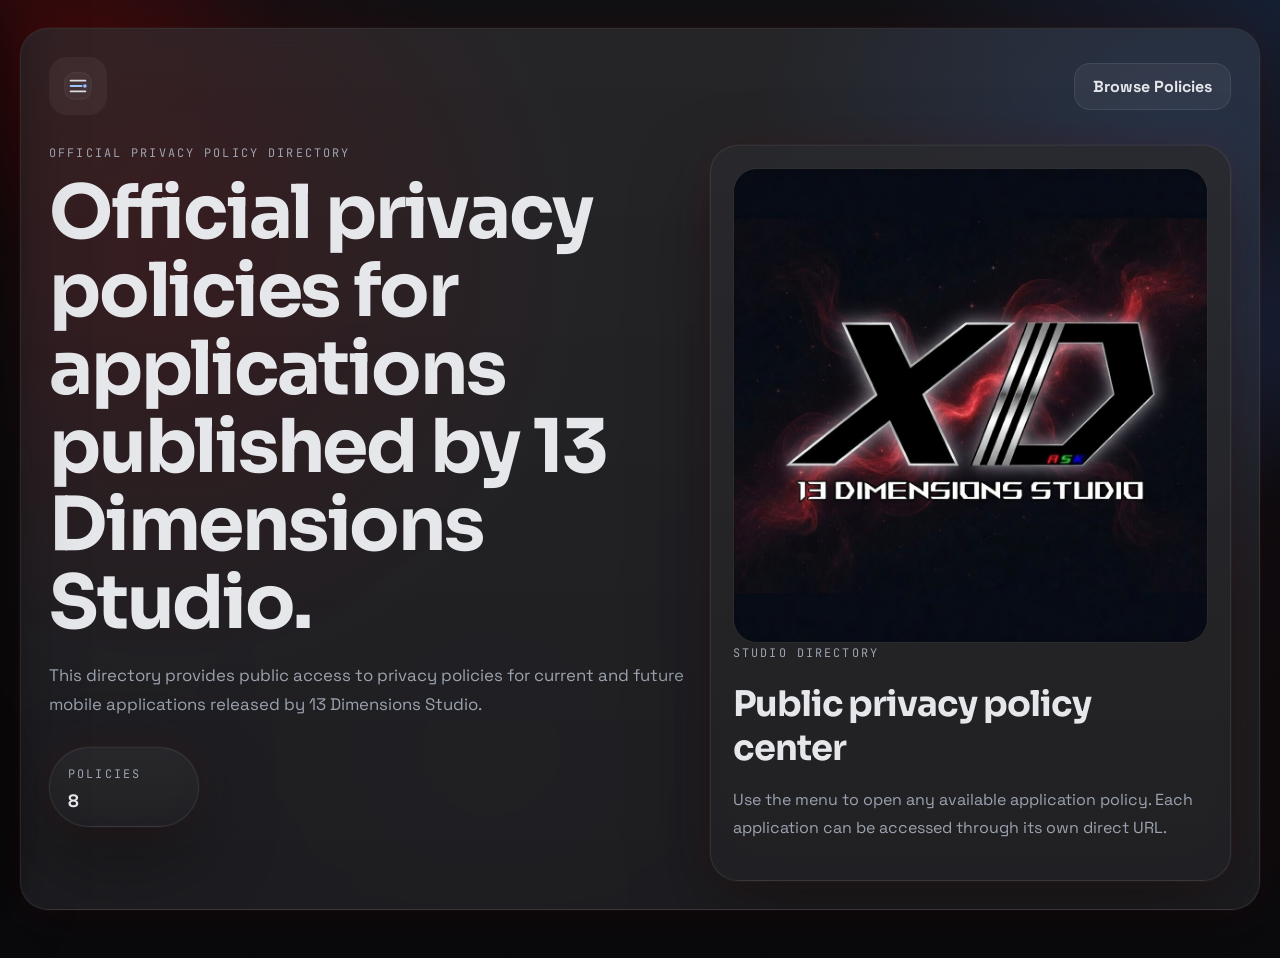
==== index.html @ 2d26eb36 "Initial commit Created from https://vercel.com/new" ====
<!DOCTYPE html>
<html lang="en">
<head>
    <meta charset="UTF-8">
    <meta name="viewport" content="width=device-width, initial-scale=1.0">
    <meta name="theme-color" content="#0E0E10">
    <title>13 Dimensions Studio Privacy Policies</title>
    <meta
        name="description"
        content="Official privacy policy directory for applications published by 13 Dimensions Studio."
    >
    <link rel="icon" type="image/jpeg" href="assets/images/logo_header.jpg">
    <link rel="preconnect" href="https://fonts.googleapis.com">
    <link rel="preconnect" href="https://fonts.gstatic.com" crossorigin>
    <link
        href="https://fonts.googleapis.com/css2?family=JetBrains+Mono:wght@500;700&family=Sora:wght@400;600;700;800&family=Space+Grotesk:wght@400;500;700&display=swap"
        rel="stylesheet"
    >
    <link rel="stylesheet" href="assets/css/styles.css">
</head>
<body>
    <div class="page-background" aria-hidden="true">
        <div class="grid-wash"></div>
        <div class="orb orb-one" data-parallax-layer="0.22"></div>
        <div class="orb orb-two" data-parallax-layer="0.12"></div>
        <div class="orb orb-three" data-parallax-layer="0.08"></div>
    </div>

    <aside class="sidebar" id="sidebar" aria-hidden="true">
        <div class="sidebar-header">
            <p class="sidebar-kicker">Privacy Policies</p>
            <h2>13 Dimensions Studio</h2>
            <p>Select an application to open its privacy policy.</p>
        </div>

        <nav class="sidebar-nav" aria-label="Privacy policy list">
            <div class="sidebar-section-title">Applications</div>
            <div class="policy-list" id="policyList"></div>
        </nav>

        <div class="sidebar-footer glass-chip">
            <span class="footer-label">Official Directory</span>
            <p>Privacy policies for current and future applications are available here in one place.</p>
        </div>
    </aside>

    <button class="sidebar-scrim" id="sidebarScrim" type="button" aria-label="Close sidebar"></button>

    <main class="page-shell">
        <section class="hero glass-panel dashboard-hero" id="dashboardHero">
            <div class="hero-topbar">
                <button class="menu-toggle" id="dashboardMenuToggle" type="button" aria-label="Open sidebar">
                    <svg class="menu-icon" viewBox="0 0 64 64" aria-hidden="true">
                        <rect class="menu-icon-frame" x="7" y="7" width="50" height="50" rx="18"></rect>
                        <path class="menu-icon-line" d="M18 22H46"></path>
                        <path class="menu-icon-line menu-icon-line-short" d="M18 32H39"></path>
                        <path class="menu-icon-line" d="M18 42H46"></path>
                        <circle class="menu-icon-dot" cx="45" cy="32" r="3.2"></circle>
                    </svg>
                </button>

                <button class="ghost-button" id="openPoliciesButton" type="button">Browse Policies</button>
            </div>

            <div class="hero-layout">
                <div class="hero-copy">
                    <p class="section-label">Official Privacy Policy Directory</p>
                    <h1>Official privacy policies for applications published by 13 Dimensions Studio.</h1>
                    <p class="hero-text">
                        This directory provides public access to privacy policies for current and future
                        mobile applications released by 13 Dimensions Studio.
                    </p>

                    <div class="hero-metrics">
                        <div class="metric glass-chip">
                            <span class="metric-label">Policies</span>
                            <strong id="metricTotalPolicies">0</strong>
                        </div>
                    </div>
                </div>

                <div class="hero-brand glass-panel">
                    <div class="logo-frame">
                        <img id="dashboardLogo" src="assets/images/logo.jpg" alt="13 Dimensions Studio logo">
                    </div>
                    <p class="spotlight-label">Studio Directory</p>
                    <h2>Public privacy policy center</h2>
                    <p>
                        Use the menu to open any available application policy. Each application can be
                        accessed through its own direct URL.
                    </p>
                </div>
            </div>
        </section>

        <section class="policy-view" id="policyView" hidden>
            <section class="policy-hero glass-panel">
                <div class="hero-topbar">
                    <button class="menu-toggle" id="policyMenuToggle" type="button" aria-label="Open sidebar">
                        <svg class="menu-icon" viewBox="0 0 64 64" aria-hidden="true">
                            <rect class="menu-icon-frame" x="7" y="7" width="50" height="50" rx="18"></rect>
                            <path class="menu-icon-line" d="M18 22H46"></path>
                            <path class="menu-icon-line menu-icon-line-short" d="M18 32H39"></path>
                            <path class="menu-icon-line" d="M18 42H46"></path>
                            <circle class="menu-icon-dot" cx="45" cy="32" r="3.2"></circle>
                        </svg>
                    </button>

                    <div class="policy-top-actions">
                        <button class="ghost-button" id="backHomeButton" type="button">Back To Home</button>
                        <button class="ghost-button" id="copyLinkButton" type="button">Copy Policy Link</button>
                    </div>
                </div>

                <div class="hero-layout">
                    <div class="hero-copy">
                        <p class="section-label">Privacy Policy</p>
                        <h1 id="policyHeading">Select an application</h1>
                        <p class="hero-text" id="policySummary">
                            Select an application from the menu to display its privacy policy.
                        </p>

                        <div class="hero-metrics">
                            <div class="metric glass-chip">
                                <span class="metric-label">Effective</span>
                                <strong id="policyDate">No date</strong>
                            </div>
                            <div class="metric glass-chip">
                                <span class="metric-label">Status</span>
                                <strong id="policyStatus">Waiting</strong>
                            </div>
                            <div class="metric glass-chip">
                                <span class="metric-label">Platform</span>
                                <strong id="policyPlatform">-</strong>
                            </div>
                        </div>
                    </div>

                    <div class="hero-brand glass-panel">
                        <div class="logo-frame">
                            <img id="policyLogo" src="assets/images/logo.jpg" alt="Selected application logo">
                        </div>
                        <p class="spotlight-label">Selected Application</p>
                        <h2 id="policyLogoTitle">No application selected</h2>
                        <p id="policyLinkCaption">
                            The direct application policy link is available below after a policy is opened.
                        </p>
                    </div>
                </div>

                <div class="link-preview" id="policyLink">Awaiting selection...</div>
            </section>

            <section class="policy-panel glass-panel">
                <div class="policy-toolbar">
                    <div>
                        <p class="section-label">Displayed Policy</p>
                        <h2 id="policyTitle">Select a privacy policy</h2>
                    </div>
                </div>

                <article class="policy-body" id="policyContent">
                    <div class="empty-state">
                        <p class="empty-kicker">No Policy Loaded</p>
                        <h2>Select an application from the menu</h2>
                        <p>The corresponding privacy policy will be displayed here.</p>
                    </div>
                </article>
            </section>
        </section>
    </main>

    <script src="data/policies.js"></script>
    <script src="assets/js/app.js"></script>
</body>
</html>
---- assets/css/styles.css ----
:root {
    color-scheme: dark;
    --background: #0E0E10;
    --sections: #1A1A1D;
    --accent: #8B0000;
    --tech-highlight: #3B82F6;
    --text: #E5E7EB;
    --secondary-text: #9CA3AF;
    --background-rgb: 14, 14, 16;
    --section-rgb: 26, 26, 29;
    --accent-rgb: 139, 0, 0;
    --tech-rgb: 59, 130, 246;
    --text-rgb: 229, 231, 235;
    --radius-lg: 28px;
    --radius-md: 20px;
    --shadow-soft: 0 30px 80px rgba(0, 0, 0, 0.35);
    --shadow-glow: 0 0 0 1px rgba(255, 255, 255, 0.03), 0 0 45px rgba(var(--accent-rgb), 0.14);
    --font-display: "Sora", sans-serif;
    --font-body: "Space Grotesk", sans-serif;
    --font-tech: "JetBrains Mono", monospace;
}

* {
    box-sizing: border-box;
}

html {
    scroll-behavior: smooth;
}

body {
    margin: 0;
    min-height: 100vh;
    font-family: var(--font-body);
    color: var(--text);
    background:
        radial-gradient(circle at top left, rgba(var(--accent-rgb), 0.18), transparent 28%),
        radial-gradient(circle at top right, rgba(var(--tech-rgb), 0.14), transparent 26%),
        linear-gradient(180deg, rgba(16, 16, 19, 0.98), rgba(11, 11, 14, 1));
    overflow-x: hidden;
}

button {
    font: inherit;
}

a {
    color: rgb(163, 197, 255);
}

[hidden] {
    display: none !important;
}

.page-background {
    position: fixed;
    inset: 0;
    overflow: hidden;
    pointer-events: none;
    z-index: 0;
}

.grid-wash {
    position: absolute;
    inset: 0;
    background-image:
        linear-gradient(rgba(255, 255, 255, 0.03) 1px, transparent 1px),
        linear-gradient(90deg, rgba(255, 255, 255, 0.03) 1px, transparent 1px);
    background-size: 86px 86px;
    mask-image: radial-gradient(circle at center, rgba(0, 0, 0, 0.85), transparent 76%);
    opacity: 0.2;
}

.orb {
    position: absolute;
    border-radius: 999px;
    filter: blur(12px);
    opacity: 0.55;
    animation: float-orb 18s ease-in-out infinite;
}

.orb-one {
    top: -140px;
    left: -120px;
    width: 420px;
    height: 420px;
    background: radial-gradient(circle, rgba(var(--accent-rgb), 0.5), transparent 68%);
}

.orb-two {
    top: 18%;
    right: -120px;
    width: 360px;
    height: 360px;
    background: radial-gradient(circle, rgba(var(--tech-rgb), 0.38), transparent 68%);
    animation-delay: -6s;
}

.orb-three {
    bottom: -120px;
    left: 18%;
    width: 520px;
    height: 520px;
    background: radial-gradient(circle, rgba(255, 255, 255, 0.08), transparent 70%);
    animation-delay: -11s;
}

@keyframes float-orb {
    0%,
    100% {
        transform: translate3d(0, 0, 0) scale(1);
    }
    50% {
        transform: translate3d(24px, -18px, 0) scale(1.05);
    }
}

.page-shell {
    position: relative;
    z-index: 1;
    width: min(1320px, calc(100% - 40px));
    margin: 0 auto;
    padding: 28px 0 48px;
}

.glass-panel,
.glass-chip {
    background:
        linear-gradient(180deg, rgba(255, 255, 255, 0.06), rgba(255, 255, 255, 0.03)),
        rgba(var(--section-rgb), 0.84);
    border: 1px solid rgba(255, 255, 255, 0.08);
    backdrop-filter: blur(24px);
    box-shadow: var(--shadow-soft), var(--shadow-glow);
}

.glass-panel {
    border-radius: var(--radius-lg);
}

.glass-chip {
    border-radius: 999px;
}

.sidebar {
    position: fixed;
    inset: 0 auto 0 0;
    width: min(340px, calc(100vw - 24px));
    padding: 30px 22px 22px;
    background:
        linear-gradient(180deg, rgba(24, 24, 28, 0.96), rgba(11, 11, 14, 0.96)),
        var(--background);
    border-right: 1px solid rgba(255, 255, 255, 0.08);
    box-shadow: 24px 0 60px rgba(0, 0, 0, 0.55);
    z-index: 40;
    transform: translateX(-106%);
    transition: transform 280ms ease;
    display: flex;
    flex-direction: column;
    gap: 24px;
}

.sidebar.is-open {
    transform: translateX(0);
}

.sidebar-kicker,
.section-label,
.footer-label,
.metric-label,
.empty-kicker,
.spotlight-label {
    margin: 0;
    color: var(--secondary-text);
    font-family: var(--font-tech);
    font-size: 0.74rem;
    letter-spacing: 0.18em;
    text-transform: uppercase;
}

.sidebar-header h2,
.hero-copy h1,
.hero-brand h2,
.policy-toolbar h2,
.empty-state h2 {
    margin: 0;
    font-family: var(--font-display);
    letter-spacing: -0.03em;
}

.sidebar-header p:last-child,
.hero-text,
.hero-brand p,
.sidebar-footer p {
    color: var(--secondary-text);
    line-height: 1.75;
}

.sidebar-nav {
    display: flex;
    flex-direction: column;
    gap: 14px;
    min-height: 0;
}

.sidebar-section-title {
    color: rgba(var(--text-rgb), 0.76);
    font-size: 0.92rem;
    font-weight: 700;
}

.policy-list {
    display: grid;
    gap: 10px;
    overflow: auto;
    padding-right: 4px;
}

.policy-item {
    width: 100%;
    padding: 16px;
    text-align: left;
    color: var(--text);
    background: rgba(255, 255, 255, 0.025);
    border: 1px solid rgba(255, 255, 255, 0.06);
    border-radius: var(--radius-md);
    cursor: pointer;
    transition:
        transform 180ms ease,
        border-color 180ms ease,
        background 180ms ease,
        box-shadow 180ms ease;
}

.policy-item:hover,
.policy-item:focus-visible {
    transform: translateY(-3px);
    border-color: rgba(var(--tech-rgb), 0.4);
    background: rgba(255, 255, 255, 0.04);
    box-shadow: 0 14px 30px rgba(0, 0, 0, 0.25);
    outline: none;
}

.policy-item.is-active {
    border-color: rgba(var(--accent-rgb), 0.64);
    background:
        linear-gradient(135deg, rgba(var(--accent-rgb), 0.2), rgba(var(--tech-rgb), 0.1)),
        rgba(255, 255, 255, 0.04);
}

.policy-item-head {
    display: flex;
    justify-content: space-between;
    gap: 10px;
    align-items: center;
    margin-bottom: 8px;
}

.policy-item-name {
    font-size: 1rem;
    font-weight: 700;
}

.policy-item p {
    margin: 0;
    color: var(--secondary-text);
    font-size: 0.92rem;
    line-height: 1.6;
}

.mini-chip {
    display: inline-flex;
    align-items: center;
    justify-content: center;
    min-height: 34px;
    padding: 7px 12px;
    border-radius: 999px;
    border: 1px solid rgba(255, 255, 255, 0.1);
    background: rgba(255, 255, 255, 0.03);
    color: rgba(var(--text-rgb), 0.88);
    font-size: 0.84rem;
}

.sidebar-footer {
    margin-top: auto;
    padding: 30px 18px;
}

.sidebar-scrim {
    position: fixed;
    inset: 0;
    background: rgba(0, 0, 0, 0.52);
    border: 0;
    opacity: 0;
    pointer-events: none;
    transition: opacity 220ms ease;
    z-index: 35;
}

.sidebar-scrim.is-visible {
    opacity: 1;
    pointer-events: auto;
}

.hero,
.policy-hero,
.policy-panel {
    position: relative;
    overflow: hidden;
}

.hero,
.policy-hero {
    padding: 28px;
}

.hero::before,
.policy-hero::before {
    content: "";
    position: absolute;
    inset: -10%;
    background:
        radial-gradient(circle at 18% 30%, rgba(var(--accent-rgb), 0.18), transparent 30%),
        radial-gradient(circle at 86% 22%, rgba(var(--tech-rgb), 0.15), transparent 28%);
    animation: hero-shimmer 12s linear infinite;
    pointer-events: none;
}

@keyframes hero-shimmer {
    0% {
        transform: translate3d(-1%, 0, 0);
    }
    50% {
        transform: translate3d(1%, -1%, 0);
    }
    100% {
        transform: translate3d(-1%, 0, 0);
    }
}

.hero > *,
.policy-hero > * {
    position: relative;
    z-index: 1;
}

.hero-topbar,
.hero-metrics,
.policy-top-actions {
    display: flex;
    align-items: center;
    gap: 10px;
    flex-wrap: wrap;
}

.hero-topbar {
    justify-content: space-between;
}

.menu-toggle,
.ghost-button {
    display: inline-flex;
    align-items: center;
    justify-content: center;
    border: 0;
    cursor: pointer;
    transition:
        transform 180ms ease,
        background 180ms ease,
        box-shadow 180ms ease;
}

.menu-toggle {
    width: 58px;
    height: 58px;
    border-radius: 18px;
    background: rgba(255, 255, 255, 0.05);
    color: var(--text);
}

.menu-icon {
    width: 34px;
    height: 34px;
    overflow: visible;
}

.menu-icon-frame {
    fill: rgba(255, 255, 255, 0.03);
    stroke: rgba(255, 255, 255, 0.12);
    stroke-width: 1.2;
}

.menu-icon-line {
    fill: none;
    stroke: rgba(var(--text-rgb), 0.96);
    stroke-linecap: round;
    stroke-width: 3.4;
}

.menu-icon-line-short {
    stroke: rgb(163, 197, 255);
}

.menu-icon-dot {
    fill: rgb(163, 197, 255);
    filter: drop-shadow(0 0 6px rgba(59, 130, 246, 0.7));
}

.ghost-button {
    min-height: 46px;
    padding: 12px 18px;
    border-radius: 16px;
    font-weight: 700;
    background: rgba(255, 255, 255, 0.05);
    color: var(--text);
    border: 1px solid rgba(255, 255, 255, 0.08);
}

.menu-toggle:hover,
.menu-toggle:focus-visible,
.ghost-button:hover,
.ghost-button:focus-visible {
    transform: translateY(-2px);
    outline: none;
}

.hero-layout {
    margin-top: 30px;
    display: grid;
    grid-template-columns: minmax(0, 1.1fr) minmax(320px, 0.9fr);
    gap: 24px;
    align-items: stretch;
}

.hero-copy h1 {
    margin-top: 14px;
    font-size: clamp(2.4rem, 5.8vw, 4.7rem);
    line-height: 1.05;
}

.hero-text {
    margin: 18px 0 0;
    max-width: 720px;
    font-size: 1.05rem;
}

.hero-metrics {
    margin-top: 28px;
}

.metric {
    min-width: 150px;
    padding: 14px 18px;
}

.metric strong {
    display: block;
    margin-top: 6px;
    font-size: 1.12rem;
}

.hero-brand {
    padding: 22px;
    align-self: end;
}

.logo-frame {
    position: relative;
    overflow: hidden;
    border-radius: 24px;
    border: 1px solid rgba(255, 255, 255, 0.08);
    background: rgba(0, 0, 0, 0.28);
    box-shadow: inset 0 0 0 1px rgba(255, 255, 255, 0.03);
}

.logo-frame img {
    display: block;
    width: 100%;
    aspect-ratio: 1 / 1;
    object-fit: cover;
}

.hero-brand h2 {
    margin-top: 18px;
    font-size: clamp(1.5rem, 4vw, 2.2rem);
}

.policy-view {
    display: grid;
    gap: 24px;
}

.policy-panel {
    padding: 24px;
}

.policy-toolbar {
    display: flex;
    justify-content: space-between;
    gap: 18px;
    align-items: flex-start;
    padding-bottom: 18px;
    border-bottom: 1px solid rgba(255, 255, 255, 0.08);
}

.policy-body {
    min-height: 640px;
    padding-top: 22px;
}

.policy-body h1,
.policy-body h2,
.policy-body h3 {
    font-family: var(--font-display);
    letter-spacing: -0.02em;
    line-height: 1.18;
}

.policy-body h1 {
    margin: 0 0 18px;
    font-size: clamp(2.1rem, 4vw, 3.3rem);
}

.policy-body h2 {
    margin: 34px 0 14px;
    padding-top: 16px;
    font-size: 1.4rem;
    border-top: 1px solid rgba(255, 255, 255, 0.08);
}

.policy-body h3 {
    margin: 24px 0 10px;
    font-size: 1.08rem;
}

.policy-body p,
.policy-body li {
    color: rgba(var(--text-rgb), 0.92);
    line-height: 1.84;
}

.policy-body ul,
.policy-body ol {
    padding-left: 22px;
}

.policy-body code {
    padding: 0.14rem 0.42rem;
    border-radius: 8px;
    background: rgba(var(--tech-rgb), 0.12);
    color: rgb(163, 197, 255);
    font-family: var(--font-tech);
    font-size: 0.92em;
}

.policy-body strong {
    color: var(--text);
}

.link-preview {
    position: relative;
    z-index: 1;
    margin-top: 24px;
    padding: 16px;
    border-radius: 18px;
    background: rgba(255, 255, 255, 0.03);
    border: 1px solid rgba(var(--tech-rgb), 0.22);
    color: rgb(163, 197, 255);
    line-height: 1.6;
    word-break: break-word;
}

.empty-state {
    display: grid;
    place-items: center;
    min-height: 520px;
    text-align: center;
    border: 1px dashed rgba(255, 255, 255, 0.12);
    border-radius: calc(var(--radius-lg) - 8px);
    background: rgba(255, 255, 255, 0.02);
    padding: 36px;
}

::-webkit-scrollbar {
    width: 10px;
    height: 10px;
}

::-webkit-scrollbar-thumb {
    background: rgba(255, 255, 255, 0.12);
    border-radius: 999px;
}

::-webkit-scrollbar-track {
    background: transparent;
}

@media (max-width: 1120px) {
    .hero-layout {
        grid-template-columns: 1fr;
    }
}

@media (max-width: 720px) {
    .page-shell {
        width: min(100%, calc(100% - 24px));
        padding-top: 14px;
    }

    .hero,
    .policy-hero,
    .policy-panel {
        padding: 18px;
    }

    .hero-copy h1 {
        font-size: clamp(2rem, 11vw, 3.3rem);
    }

    .hero-topbar {
        flex-direction: column;
        align-items: stretch;
    }
}

@media (max-width: 540px) {
    .metric,
    .ghost-button,
    .policy-top-actions {
        width: 100%;
    }

    .policy-top-actions {
        display: grid;
    }
}
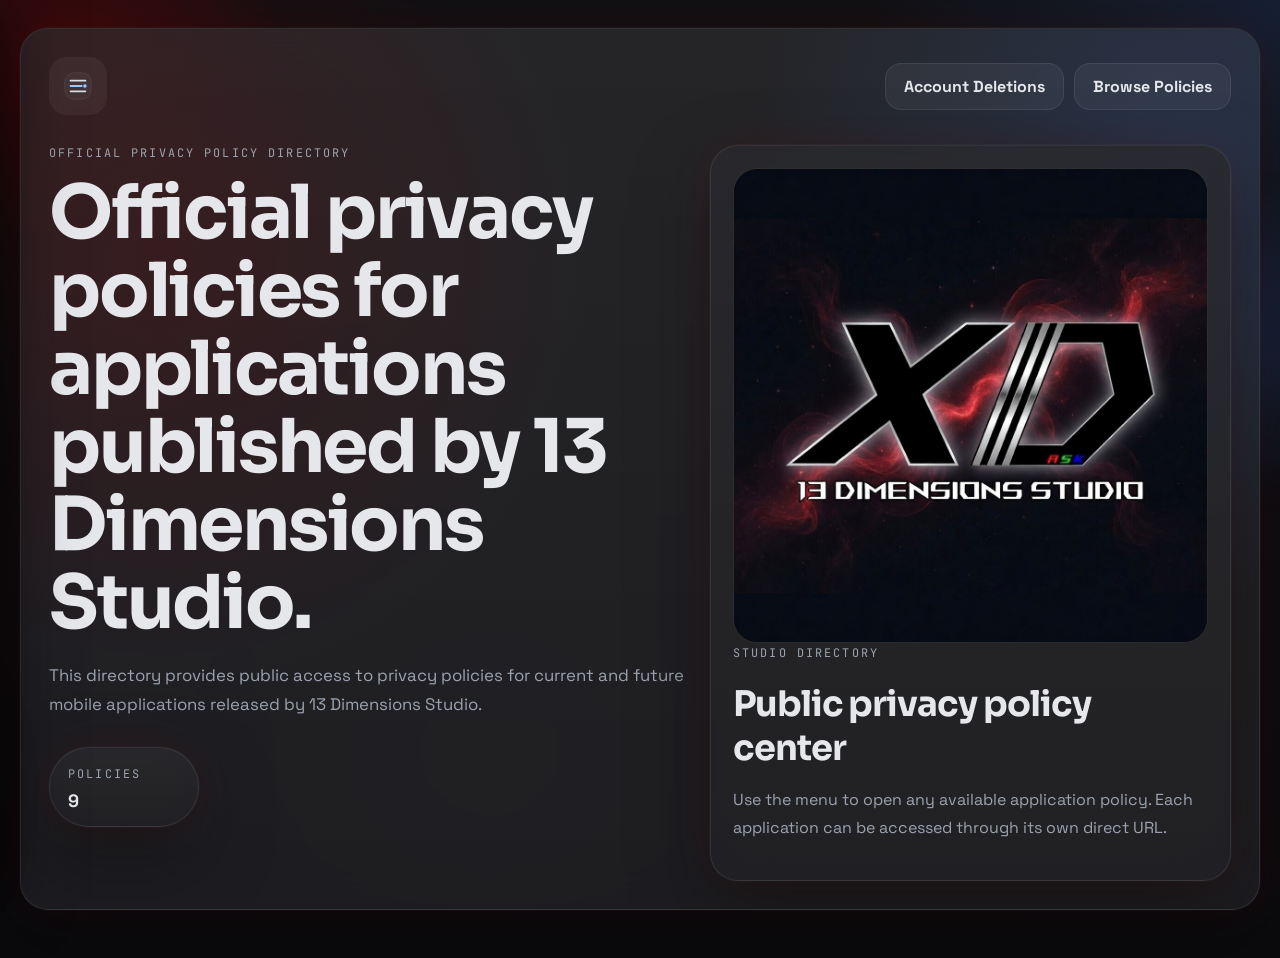
==== commit 6e84a333: "Add Lunaris markdown policy, bundle into data/policies.js, and link Account Deletions on homepage" ====
--- a/index.html
+++ b/index.html
@@ -41,6 +41,7 @@
         <div class="sidebar-footer glass-chip">
             <span class="footer-label">Official Directory</span>
             <p>Privacy policies for current and future applications are available here in one place.</p>
+            <p style="margin-top: 10px;"><a href="account-deletions/" style="color: rgb(163, 197, 255); font-weight: 600; text-decoration: none;">&rarr; Account Deletion Requests</a></p>
         </div>
     </aside>
 
@@ -59,7 +60,10 @@
                     </svg>
                 </button>
 
-                <button class="ghost-button" id="openPoliciesButton" type="button">Browse Policies</button>
+                <div style="display: flex; gap: 10px; flex-wrap: wrap;">
+                    <a class="ghost-button" href="account-deletions/" style="text-decoration: none;">Account Deletions</a>
+                    <button class="ghost-button" id="openPoliciesButton" type="button">Browse Policies</button>
+                </div>
             </div>
 
             <div class="hero-layout">
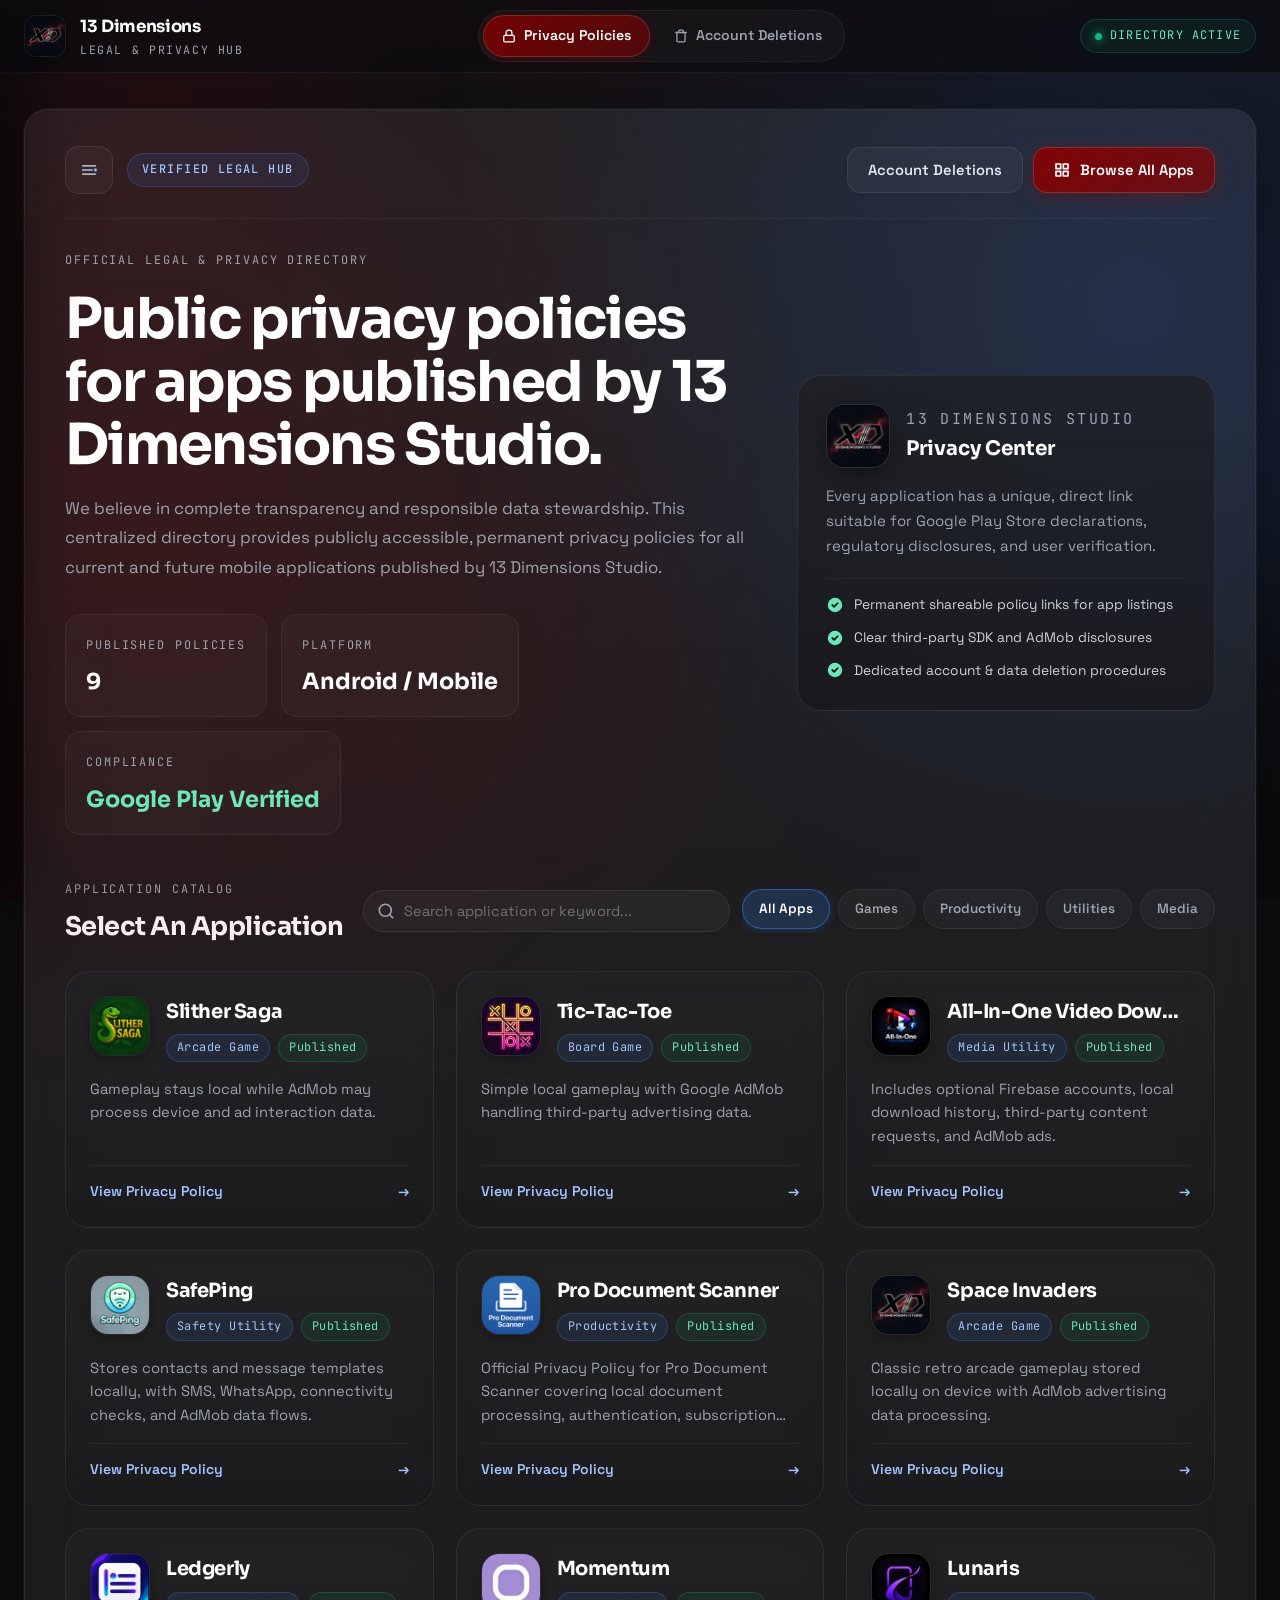
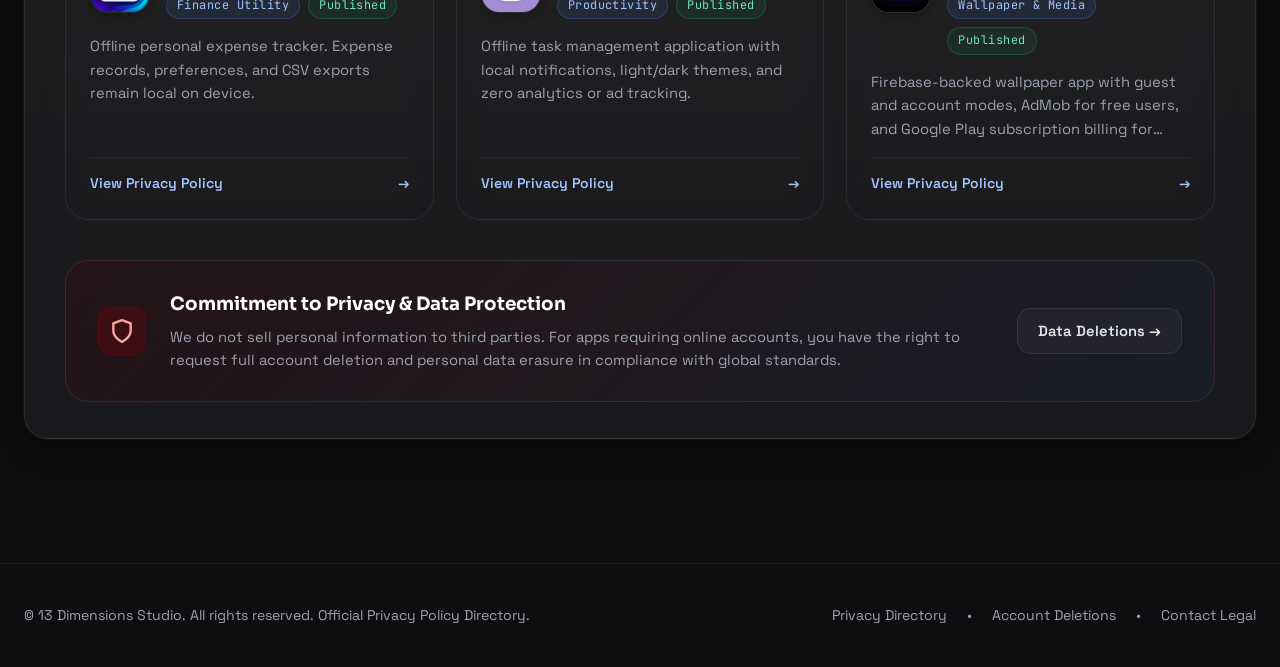
==== commit e9e285ff: "Update UI to premium and professional look with modern layout and structuring" ====
--- a/index.html
+++ b/index.html
@@ -7,18 +7,19 @@
     <title>13 Dimensions Studio Privacy Policies</title>
     <meta
         name="description"
-        content="Official privacy policy directory for applications published by 13 Dimensions Studio."
+        content="Official privacy policy directory for applications published by 13 Dimensions Studio. Verified legal disclosures and data handling policies."
     >
     <link rel="icon" type="image/jpeg" href="assets/images/logo_header.jpg">
     <link rel="preconnect" href="https://fonts.googleapis.com">
     <link rel="preconnect" href="https://fonts.gstatic.com" crossorigin>
     <link
-        href="https://fonts.googleapis.com/css2?family=JetBrains+Mono:wght@500;700&family=Sora:wght@400;600;700;800&family=Space+Grotesk:wght@400;500;700&display=swap"
+        href="https://fonts.googleapis.com/css2?family=JetBrains+Mono:wght@400;500;600;700&family=Sora:wght@400;500;600;700;800&family=Space+Grotesk:wght@400;500;600;700&display=swap"
         rel="stylesheet"
     >
     <link rel="stylesheet" href="assets/css/styles.css">
 </head>
 <body>
+    <!-- Atmospheric Background Animation -->
     <div class="page-background" aria-hidden="true">
         <div class="grid-wash"></div>
         <div class="orb orb-one" data-parallax-layer="0.22"></div>
@@ -26,155 +27,327 @@
         <div class="orb orb-three" data-parallax-layer="0.08"></div>
     </div>
 
+    <!-- Global Sticky Top Navigation -->
+    <header class="site-header">
+        <div class="site-header-inner">
+            <a href="index.html" class="brand-link" aria-label="13 Dimensions Studio Home">
+                <div class="brand-avatar">
+                    <img src="assets/images/logo_header.jpg" alt="13 Dimensions Studio Logo">
+                </div>
+                <div class="brand-text">
+                    <span class="brand-title">13 Dimensions</span>
+                    <span class="brand-subtitle">Legal & Privacy Hub</span>
+                </div>
+            </a>
+
+            <nav class="header-nav" aria-label="Primary navigation">
+                <a href="index.html" class="nav-pill is-active">
+                    <svg width="14" height="14" viewBox="0 0 24 24" fill="none" stroke="currentColor" stroke-width="2.2" stroke-linecap="round" stroke-linejoin="round" aria-hidden="true"><rect x="3" y="11" width="18" height="11" rx="2" ry="2"></rect><path d="M7 11V7a5 5 0 0 1 10 0v4"></path></svg>
+                    Privacy Policies
+                </a>
+                <a href="account-deletions/" class="nav-pill">
+                    <svg width="14" height="14" viewBox="0 0 24 24" fill="none" stroke="currentColor" stroke-width="2.2" stroke-linecap="round" stroke-linejoin="round" aria-hidden="true"><path d="M3 6h18"></path><path d="M19 6v14c0 1-1 2-2 2H7c-1 0-2-1-2-2V6"></path><path d="M8 6V4c0-1 1-2 2-2h4c1 0 2 1 2 2v2"></path></svg>
+                    Account Deletions
+                </a>
+            </nav>
+
+            <div class="header-actions">
+                <div class="live-badge" title="All policy endpoints live and verified">
+                    <span class="pulse-dot"></span>
+                    Directory Active
+                </div>
+            </div>
+        </div>
+    </header>
+
+    <!-- Slide-out Sidebar Drawer -->
     <aside class="sidebar" id="sidebar" aria-hidden="true">
         <div class="sidebar-header">
-            <p class="sidebar-kicker">Privacy Policies</p>
-            <h2>13 Dimensions Studio</h2>
-            <p>Select an application to open its privacy policy.</p>
+            <span class="section-badge section-badge-accent">Official Directory</span>
+            <h2>Applications</h2>
+            <p>Select any application to view its official privacy policy.</p>
+        </div>
+
+        <div class="sidebar-search-box">
+            <input type="search" class="search-input" id="sidebarSearchInput" placeholder="Quick find app..." aria-label="Search applications in sidebar">
         </div>
 
         <nav class="sidebar-nav" aria-label="Privacy policy list">
-            <div class="sidebar-section-title">Applications</div>
+            <div class="sidebar-section-title">Published Applications</div>
             <div class="policy-list" id="policyList"></div>
         </nav>
 
         <div class="sidebar-footer glass-chip">
-            <span class="footer-label">Official Directory</span>
-            <p>Privacy policies for current and future applications are available here in one place.</p>
-            <p style="margin-top: 10px;"><a href="account-deletions/" style="color: rgb(163, 197, 255); font-weight: 600; text-decoration: none;">&rarr; Account Deletion Requests</a></p>
+            <span class="footer-label">User Rights</span>
+            <p style="margin: 6px 0 0; font-size: 0.88rem;">Need to delete app records or account data?</p>
+            <p style="margin-top: 8px;">
+                <a href="account-deletions/" style="font-weight: 600; display: inline-flex; align-items: center; gap: 6px;">
+                    Account Deletion Portal &rarr;
+                </a>
+            </p>
         </div>
     </aside>
 
     <button class="sidebar-scrim" id="sidebarScrim" type="button" aria-label="Close sidebar"></button>
 
+    <!-- Main Content Container -->
     <main class="page-shell">
+        <!-- Dashboard Home View -->
         <section class="hero glass-panel dashboard-hero" id="dashboardHero">
             <div class="hero-topbar">
-                <button class="menu-toggle" id="dashboardMenuToggle" type="button" aria-label="Open sidebar">
-                    <svg class="menu-icon" viewBox="0 0 64 64" aria-hidden="true">
-                        <rect class="menu-icon-frame" x="7" y="7" width="50" height="50" rx="18"></rect>
-                        <path class="menu-icon-line" d="M18 22H46"></path>
-                        <path class="menu-icon-line menu-icon-line-short" d="M18 32H39"></path>
-                        <path class="menu-icon-line" d="M18 42H46"></path>
-                        <circle class="menu-icon-dot" cx="45" cy="32" r="3.2"></circle>
-                    </svg>
-                </button>
-
-                <div style="display: flex; gap: 10px; flex-wrap: wrap;">
-                    <a class="ghost-button" href="account-deletions/" style="text-decoration: none;">Account Deletions</a>
-                    <button class="ghost-button" id="openPoliciesButton" type="button">Browse Policies</button>
-                </div>
-            </div>
-
+                <div class="hero-top-left">
+                    <button class="menu-toggle" id="dashboardMenuToggle" type="button" aria-label="Open sidebar directory">
+                        <svg class="menu-icon" viewBox="0 0 64 64" aria-hidden="true">
+                            <rect class="menu-icon-frame" x="7" y="7" width="50" height="50" rx="18"></rect>
+                            <path class="menu-icon-line" d="M16 22H48"></path>
+                            <path class="menu-icon-line menu-icon-line-short" d="M16 32H40"></path>
+                            <path class="menu-icon-line" d="M16 42H48"></path>
+                            <circle class="menu-icon-dot" cx="48" cy="32" r="3.4"></circle>
+                        </svg>
+                    </button>
+                    <span class="section-badge">Verified Legal Hub</span>
+                </div>
+
+                <div class="hero-actions">
+                    <a class="ghost-button" href="account-deletions/">Account Deletions</a>
+                    <button class="primary-button" id="openPoliciesButton" type="button">
+                        <svg width="16" height="16" viewBox="0 0 24 24" fill="none" stroke="currentColor" stroke-width="2.5" stroke-linecap="round" stroke-linejoin="round" aria-hidden="true"><rect x="3" y="3" width="7" height="7"></rect><rect x="14" y="3" width="7" height="7"></rect><rect x="14" y="14" width="7" height="7"></rect><rect x="3" y="14" width="7" height="7"></rect></svg>
+                        Browse All Apps
+                    </button>
+                </div>
+            </div>
+
+            <!-- Hero Two Column Presentation -->
             <div class="hero-layout">
                 <div class="hero-copy">
-                    <p class="section-label">Official Privacy Policy Directory</p>
-                    <h1>Official privacy policies for applications published by 13 Dimensions Studio.</h1>
+                    <p class="section-label">Official Legal & Privacy Directory</p>
+                    <h1>Public privacy policies for apps published by 13 Dimensions Studio.</h1>
                     <p class="hero-text">
-                        This directory provides public access to privacy policies for current and future
-                        mobile applications released by 13 Dimensions Studio.
+                        We believe in complete transparency and responsible data stewardship. This centralized directory 
+                        provides publicly accessible, permanent privacy policies for all current and future 
+                        mobile applications published by 13 Dimensions Studio.
                     </p>
 
                     <div class="hero-metrics">
-                        <div class="metric glass-chip">
-                            <span class="metric-label">Policies</span>
-                            <strong id="metricTotalPolicies">0</strong>
-                        </div>
-                    </div>
-                </div>
-
-                <div class="hero-brand glass-panel">
-                    <div class="logo-frame">
-                        <img id="dashboardLogo" src="assets/images/logo.jpg" alt="13 Dimensions Studio logo">
-                    </div>
-                    <p class="spotlight-label">Studio Directory</p>
-                    <h2>Public privacy policy center</h2>
+                        <div class="metric">
+                            <span class="metric-label">Published Policies</span>
+                            <strong id="metricTotalPolicies">9</strong>
+                        </div>
+                        <div class="metric">
+                            <span class="metric-label">Platform</span>
+                            <strong>Android / Mobile</strong>
+                        </div>
+                        <div class="metric">
+                            <span class="metric-label">Compliance</span>
+                            <strong style="color: #6EE7B7;">Google Play Verified</strong>
+                        </div>
+                    </div>
+                </div>
+
+                <div class="hero-brand">
+                    <div class="brand-card-header">
+                        <div class="logo-frame">
+                            <img id="dashboardLogo" src="assets/images/logo.jpg" alt="13 Dimensions Studio logo">
+                        </div>
+                        <div class="brand-card-meta">
+                            <p class="spotlight-label">13 Dimensions Studio</p>
+                            <h3>Privacy Center</h3>
+                        </div>
+                    </div>
                     <p>
-                        Use the menu to open any available application policy. Each application can be
-                        accessed through its own direct URL.
+                        Every application has a unique, direct link suitable for Google Play Store declarations, 
+                        regulatory disclosures, and user verification.
                     </p>
-                </div>
+                    <div class="brand-trust-list">
+                        <div class="trust-item">
+                            <svg class="trust-icon" viewBox="0 0 20 20" fill="currentColor" aria-hidden="true"><path fill-rule="evenodd" d="M10 18a8 8 0 100-16 8 8 0 000 16zm3.707-9.293a1 1 0 00-1.414-1.414L9 10.586 7.707 9.293a1 1 0 00-1.414 1.414l2 2a1 1 0 001.414 0l4-4z" clip-rule="evenodd"/></svg>
+                            <span>Permanent shareable policy links for app listings</span>
+                        </div>
+                        <div class="trust-item">
+                            <svg class="trust-icon" viewBox="0 0 20 20" fill="currentColor" aria-hidden="true"><path fill-rule="evenodd" d="M10 18a8 8 0 100-16 8 8 0 000 16zm3.707-9.293a1 1 0 00-1.414-1.414L9 10.586 7.707 9.293a1 1 0 00-1.414 1.414l2 2a1 1 0 001.414 0l4-4z" clip-rule="evenodd"/></svg>
+                            <span>Clear third-party SDK and AdMob disclosures</span>
+                        </div>
+                        <div class="trust-item">
+                            <svg class="trust-icon" viewBox="0 0 20 20" fill="currentColor" aria-hidden="true"><path fill-rule="evenodd" d="M10 18a8 8 0 100-16 8 8 0 000 16zm3.707-9.293a1 1 0 00-1.414-1.414L9 10.586 7.707 9.293a1 1 0 00-1.414 1.414l2 2a1 1 0 001.414 0l4-4z" clip-rule="evenodd"/></svg>
+                            <span>Dedicated account & data deletion procedures</span>
+                        </div>
+                    </div>
+                </div>
+            </div>
+
+            <!-- Applications Catalog Grid Section -->
+            <div class="catalog-section">
+                <div class="catalog-header">
+                    <div class="catalog-title-group">
+                        <span class="section-label">Application Catalog</span>
+                        <h2>Select An Application</h2>
+                    </div>
+
+                    <div class="catalog-controls">
+                        <div class="search-box">
+                            <svg class="search-icon" viewBox="0 0 24 24" fill="none" stroke="currentColor" stroke-width="2.2" stroke-linecap="round" stroke-linejoin="round" aria-hidden="true"><circle cx="11" cy="11" r="8"></circle><line x1="21" y1="21" x2="16.65" y2="16.65"></line></svg>
+                            <input type="search" class="search-input" id="policySearchInput" placeholder="Search application or keyword..." aria-label="Search policies">
+                        </div>
+
+                        <div class="category-filters" id="categoryFilterContainer" role="tablist">
+                            <button class="filter-tab is-active" data-category="all" type="button" role="tab">All Apps</button>
+                            <button class="filter-tab" data-category="arcade" type="button" role="tab">Games</button>
+                            <button class="filter-tab" data-category="productivity" type="button" role="tab">Productivity</button>
+                            <button class="filter-tab" data-category="utility" type="button" role="tab">Utilities</button>
+                            <button class="filter-tab" data-category="wallpaper" type="button" role="tab">Media</button>
+                        </div>
+                    </div>
+                </div>
+
+                <!-- The Interactive Policy Cards Grid -->
+                <div class="apps-cards-grid" id="policyCardsGrid"></div>
+            </div>
+
+            <!-- Compliance Guarantee Banner -->
+            <div class="compliance-banner">
+                <div class="compliance-badge-icon">
+                    <svg width="26" height="26" viewBox="0 0 24 24" fill="none" stroke="currentColor" stroke-width="2.2" stroke-linecap="round" stroke-linejoin="round" aria-hidden="true"><path d="M12 22s8-4 8-10V5l-8-3-8 3v7c0 6 8 10 8 10z"></path></svg>
+                </div>
+                <div class="compliance-content">
+                    <h3>Commitment to Privacy & Data Protection</h3>
+                    <p>
+                        We do not sell personal information to third parties. For apps requiring online accounts, 
+                        you have the right to request full account deletion and personal data erasure in compliance with global standards.
+                    </p>
+                </div>
+                <a class="ghost-button" href="account-deletions/">Data Deletions &rarr;</a>
             </div>
         </section>
 
+        <!-- Dedicated Application Policy View -->
         <section class="policy-view" id="policyView" hidden>
             <section class="policy-hero glass-panel">
+                <!-- Breadcrumbs -->
+                <div class="policy-breadcrumbs">
+                    <a href="javascript:void(0)" id="backHomeBreadcrumb" onclick="document.getElementById('backHomeButton').click();">Directory</a>
+                    <span class="breadcrumb-sep">/</span>
+                    <span>Policies</span>
+                    <span class="breadcrumb-sep">/</span>
+                    <span class="breadcrumb-current" id="currentBreadcrumbName">Application</span>
+                </div>
+
                 <div class="hero-topbar">
-                    <button class="menu-toggle" id="policyMenuToggle" type="button" aria-label="Open sidebar">
-                        <svg class="menu-icon" viewBox="0 0 64 64" aria-hidden="true">
-                            <rect class="menu-icon-frame" x="7" y="7" width="50" height="50" rx="18"></rect>
-                            <path class="menu-icon-line" d="M18 22H46"></path>
-                            <path class="menu-icon-line menu-icon-line-short" d="M18 32H39"></path>
-                            <path class="menu-icon-line" d="M18 42H46"></path>
-                            <circle class="menu-icon-dot" cx="45" cy="32" r="3.2"></circle>
-                        </svg>
-                    </button>
+                    <div class="hero-top-left">
+                        <button class="menu-toggle" id="policyMenuToggle" type="button" aria-label="Open sidebar directory">
+                            <svg class="menu-icon" viewBox="0 0 64 64" aria-hidden="true">
+                                <rect class="menu-icon-frame" x="7" y="7" width="50" height="50" rx="18"></rect>
+                                <path class="menu-icon-line" d="M16 22H48"></path>
+                                <path class="menu-icon-line menu-icon-line-short" d="M16 32H40"></path>
+                                <path class="menu-icon-line" d="M16 42H48"></path>
+                                <circle class="menu-icon-dot" cx="48" cy="32" r="3.4"></circle>
+                            </svg>
+                        </button>
+                        <span class="section-badge">Verified Policy</span>
+                    </div>
 
                     <div class="policy-top-actions">
-                        <button class="ghost-button" id="backHomeButton" type="button">Back To Home</button>
-                        <button class="ghost-button" id="copyLinkButton" type="button">Copy Policy Link</button>
+                        <button class="ghost-button" id="backHomeButton" type="button">
+                            &larr; Back To Directory
+                        </button>
+                        <a class="ghost-button" href="account-deletions/">Account Deletions</a>
+                        <button class="primary-button" id="copyLinkButton" type="button">
+                            <svg width="15" height="15" viewBox="0 0 24 24" fill="none" stroke="currentColor" stroke-width="2.3" stroke-linecap="round" stroke-linejoin="round" aria-hidden="true"><rect x="9" y="9" width="13" height="13" rx="2" ry="2"></rect><path d="M5 15H4a2 2 0 0 1-2-2V4a2 2 0 0 1 2-2h9a2 2 0 0 1 2 2v1"></path></svg>
+                            Copy Policy Link
+                        </button>
                     </div>
                 </div>
 
                 <div class="hero-layout">
                     <div class="hero-copy">
-                        <p class="section-label">Privacy Policy</p>
+                        <p class="section-label">Official Legal Document</p>
                         <h1 id="policyHeading">Select an application</h1>
                         <p class="hero-text" id="policySummary">
-                            Select an application from the menu to display its privacy policy.
+                            Select an application from the directory to review its privacy disclosures.
                         </p>
 
                         <div class="hero-metrics">
-                            <div class="metric glass-chip">
-                                <span class="metric-label">Effective</span>
+                            <div class="metric">
+                                <span class="metric-label">Effective Date</span>
                                 <strong id="policyDate">No date</strong>
                             </div>
-                            <div class="metric glass-chip">
+                            <div class="metric">
                                 <span class="metric-label">Status</span>
-                                <strong id="policyStatus">Waiting</strong>
-                            </div>
-                            <div class="metric glass-chip">
+                                <strong id="policyStatus" style="color: #6EE7B7;">Published</strong>
+                            </div>
+                            <div class="metric">
                                 <span class="metric-label">Platform</span>
-                                <strong id="policyPlatform">-</strong>
-                            </div>
-                        </div>
-                    </div>
-
-                    <div class="hero-brand glass-panel">
-                        <div class="logo-frame">
-                            <img id="policyLogo" src="assets/images/logo.jpg" alt="Selected application logo">
-                        </div>
-                        <p class="spotlight-label">Selected Application</p>
-                        <h2 id="policyLogoTitle">No application selected</h2>
+                                <strong id="policyPlatform">Android</strong>
+                            </div>
+                        </div>
+                    </div>
+
+                    <div class="hero-brand">
+                        <div class="brand-card-header">
+                            <div class="logo-frame">
+                                <img id="policyLogo" src="assets/images/logo.jpg" alt="Selected application logo">
+                            </div>
+                            <div class="brand-card-meta">
+                                <p class="spotlight-label">Active Document</p>
+                                <h3 id="policyLogoTitle">Application Name</h3>
+                            </div>
+                        </div>
                         <p id="policyLinkCaption">
-                            The direct application policy link is available below after a policy is opened.
+                            This direct link can be submitted to Google Play Console and referenced in store listings.
                         </p>
                     </div>
                 </div>
 
-                <div class="link-preview" id="policyLink">Awaiting selection...</div>
+                <!-- Direct Link Bar -->
+                <div class="link-preview-box">
+                    <div style="display: flex; align-items: center; gap: 8px;">
+                        <svg width="16" height="16" viewBox="0 0 24 24" fill="none" stroke="rgb(163, 197, 255)" stroke-width="2.2" stroke-linecap="round" stroke-linejoin="round" aria-hidden="true"><path d="M10 13a5 5 0 0 0 7.54.54l3-3a5 5 0 0 0-7.07-7.07l-1.72 1.71"></path><path d="M14 11a5 5 0 0 0-7.54-.54l-3 3a5 5 0 0 0 7.07 7.07l1.71-1.71"></path></svg>
+                        <span class="metric-label" style="color: rgb(163, 197, 255);">Direct URL:</span>
+                    </div>
+                    <div class="link-preview-text" id="policyLink">Awaiting selection...</div>
+                </div>
             </section>
 
+            <!-- Policy Reading Panel -->
             <section class="policy-panel glass-panel">
                 <div class="policy-toolbar">
                     <div>
-                        <p class="section-label">Displayed Policy</p>
-                        <h2 id="policyTitle">Select a privacy policy</h2>
+                        <p class="section-label">Legal Disclosure</p>
+                        <h2 id="policyTitle">Privacy Policy Details</h2>
+                    </div>
+                    <div class="live-badge">
+                        <span class="pulse-dot"></span>
+                        Official Policy Text
                     </div>
                 </div>
 
                 <article class="policy-body" id="policyContent">
                     <div class="empty-state">
                         <p class="empty-kicker">No Policy Loaded</p>
-                        <h2>Select an application from the menu</h2>
-                        <p>The corresponding privacy policy will be displayed here.</p>
+                        <h2>Select an application from the directory</h2>
+                        <p>The verified privacy disclosures for that application will appear here.</p>
                     </div>
                 </article>
             </section>
         </section>
     </main>
 
+    <!-- Site Footer -->
+    <footer class="site-footer">
+        <div class="footer-inner">
+            <div>
+                &copy; 13 Dimensions Studio. All rights reserved. Official Privacy Policy Directory.
+            </div>
+            <div class="footer-links">
+                <a href="index.html">Privacy Directory</a>
+                <span>&bull;</span>
+                <a href="account-deletions/">Account Deletions</a>
+                <span>&bull;</span>
+                <a href="mailto:13dimensionsgraphics@gmail.com">Contact Legal</a>
+            </div>
+        </div>
+    </footer>
+
     <script src="data/policies.js"></script>
     <script src="assets/js/app.js"></script>
 </body>
-</html>
+</html>
--- a/assets/css/styles.css
+++ b/assets/css/styles.css
@@ -11,13 +11,35 @@
     --accent-rgb: 139, 0, 0;
     --tech-rgb: 59, 130, 246;
     --text-rgb: 229, 231, 235;
-    --radius-lg: 28px;
-    --radius-md: 20px;
+    
+    /* Extended luxury UI tokens */
+    --surface-1: rgba(26, 26, 29, 0.7);
+    --surface-2: rgba(32, 32, 38, 0.85);
+    --surface-card: rgba(22, 22, 26, 0.65);
+    --surface-card-hover: rgba(30, 30, 36, 0.85);
+    --border-subtle: rgba(255, 255, 255, 0.07);
+    --border-highlight: rgba(255, 255, 255, 0.14);
+    --border-accent: rgba(var(--accent-rgb), 0.45);
+    --border-tech: rgba(var(--tech-rgb), 0.35);
+
+    --radius-xl: 32px;
+    --radius-lg: 24px;
+    --radius-md: 16px;
+    --radius-sm: 10px;
+    --radius-full: 9999px;
+
+    --shadow-sm: 0 4px 12px rgba(0, 0, 0, 0.25);
+    --shadow-md: 0 12px 32px -4px rgba(0, 0, 0, 0.45), 0 0 0 1px rgba(255, 255, 255, 0.05);
+    --shadow-lg: 0 24px 60px -12px rgba(0, 0, 0, 0.6), 0 0 0 1px rgba(255, 255, 255, 0.07);
+    --shadow-glow: 0 0 40px -8px rgba(var(--accent-rgb), 0.25), 0 0 30px -4px rgba(var(--tech-rgb), 0.15);
     --shadow-soft: 0 30px 80px rgba(0, 0, 0, 0.35);
-    --shadow-glow: 0 0 0 1px rgba(255, 255, 255, 0.03), 0 0 45px rgba(var(--accent-rgb), 0.14);
-    --font-display: "Sora", sans-serif;
-    --font-body: "Space Grotesk", sans-serif;
-    --font-tech: "JetBrains Mono", monospace;
+
+    --font-display: "Sora", -apple-system, BlinkMacSystemFont, "Segoe UI", Roboto, sans-serif;
+    --font-body: "Space Grotesk", -apple-system, BlinkMacSystemFont, "Segoe UI", Roboto, sans-serif;
+    --font-tech: "JetBrains Mono", ui-monospace, SFMono-Regular, Menlo, Monaco, Consolas, monospace;
+
+    --transition-fast: 160ms cubic-bezier(0.16, 1, 0.3, 1);
+    --transition-smooth: 260ms cubic-bezier(0.16, 1, 0.3, 1);
 }
 
 * {
@@ -26,32 +48,48 @@
 
 html {
     scroll-behavior: smooth;
+    -webkit-text-size-adjust: 100%;
 }
 
 body {
     margin: 0;
     min-height: 100vh;
     font-family: var(--font-body);
+    font-size: 16px;
+    line-height: 1.65;
     color: var(--text);
-    background:
-        radial-gradient(circle at top left, rgba(var(--accent-rgb), 0.18), transparent 28%),
-        radial-gradient(circle at top right, rgba(var(--tech-rgb), 0.14), transparent 26%),
-        linear-gradient(180deg, rgba(16, 16, 19, 0.98), rgba(11, 11, 14, 1));
+    background-color: var(--background);
+    background-image:
+        radial-gradient(ellipse 80% 50% at 50% -20%, rgba(var(--accent-rgb), 0.22), transparent 70%),
+        radial-gradient(circle at 90% 25%, rgba(var(--tech-rgb), 0.12), transparent 45%),
+        radial-gradient(circle at 10% 70%, rgba(var(--accent-rgb), 0.1), transparent 50%),
+        linear-gradient(180deg, #101014 0%, #0E0E10 40%, #0A0A0C 100%);
+    background-attachment: fixed;
     overflow-x: hidden;
+    -webkit-font-smoothing: antialiased;
+    -moz-osx-font-smoothing: grayscale;
 }
 
 button {
     font: inherit;
+    color: inherit;
 }
 
 a {
     color: rgb(163, 197, 255);
+    text-decoration: none;
+    transition: color var(--transition-fast), opacity var(--transition-fast);
+}
+
+a:hover {
+    color: #ffffff;
 }
 
 [hidden] {
     display: none !important;
 }
 
+/* Page Atmospheric Background */
 .page-background {
     position: fixed;
     inset: 0;
@@ -64,105 +102,256 @@
     position: absolute;
     inset: 0;
     background-image:
-        linear-gradient(rgba(255, 255, 255, 0.03) 1px, transparent 1px),
-        linear-gradient(90deg, rgba(255, 255, 255, 0.03) 1px, transparent 1px);
-    background-size: 86px 86px;
-    mask-image: radial-gradient(circle at center, rgba(0, 0, 0, 0.85), transparent 76%);
-    opacity: 0.2;
+        linear-gradient(rgba(255, 255, 255, 0.025) 1px, transparent 1px),
+        linear-gradient(90deg, rgba(255, 255, 255, 0.025) 1px, transparent 1px);
+    background-size: 64px 64px;
+    mask-image: radial-gradient(circle at 50% 30%, rgba(0, 0, 0, 0.85), transparent 80%);
+    opacity: 0.35;
 }
 
 .orb {
     position: absolute;
-    border-radius: 999px;
-    filter: blur(12px);
-    opacity: 0.55;
-    animation: float-orb 18s ease-in-out infinite;
+    border-radius: var(--radius-full);
+    filter: blur(80px);
+    opacity: 0.45;
+    will-change: transform;
+    animation: float-orb 22s ease-in-out infinite alternate;
 }
 
 .orb-one {
-    top: -140px;
-    left: -120px;
+    top: -120px;
+    left: -80px;
+    width: 480px;
+    height: 480px;
+    background: radial-gradient(circle, rgba(var(--accent-rgb), 0.45), transparent 70%);
+}
+
+.orb-two {
+    top: 25%;
+    right: -100px;
     width: 420px;
     height: 420px;
-    background: radial-gradient(circle, rgba(var(--accent-rgb), 0.5), transparent 68%);
-}
-
-.orb-two {
-    top: 18%;
-    right: -120px;
-    width: 360px;
-    height: 360px;
-    background: radial-gradient(circle, rgba(var(--tech-rgb), 0.38), transparent 68%);
-    animation-delay: -6s;
+    background: radial-gradient(circle, rgba(var(--tech-rgb), 0.32), transparent 70%);
+    animation-delay: -7s;
 }
 
 .orb-three {
-    bottom: -120px;
-    left: 18%;
-    width: 520px;
-    height: 520px;
-    background: radial-gradient(circle, rgba(255, 255, 255, 0.08), transparent 70%);
-    animation-delay: -11s;
+    bottom: -100px;
+    left: 20%;
+    width: 540px;
+    height: 540px;
+    background: radial-gradient(circle, rgba(var(--accent-rgb), 0.25), transparent 75%);
+    animation-delay: -14s;
 }
 
 @keyframes float-orb {
-    0%,
+    0% {
+        transform: translate3d(0, 0, 0) scale(1);
+    }
+    50% {
+        transform: translate3d(28px, -24px, 0) scale(1.06);
+    }
     100% {
-        transform: translate3d(0, 0, 0) scale(1);
+        transform: translate3d(-18px, 16px, 0) scale(0.96);
+    }
+}
+
+/* Glass Panels & Chips */
+.glass-panel {
+    background:
+        linear-gradient(180deg, rgba(255, 255, 255, 0.05) 0%, rgba(255, 255, 255, 0.015) 100%),
+        var(--surface-1);
+    border: 1px solid var(--border-subtle);
+    backdrop-filter: blur(28px) saturate(170%);
+    -webkit-backdrop-filter: blur(28px) saturate(170%);
+    border-radius: var(--radius-lg);
+    box-shadow: var(--shadow-md);
+    position: relative;
+}
+
+.glass-chip {
+    background:
+        linear-gradient(180deg, rgba(255, 255, 255, 0.06), rgba(255, 255, 255, 0.02)),
+        rgba(26, 26, 29, 0.65);
+    border: 1px solid var(--border-subtle);
+    backdrop-filter: blur(16px);
+    -webkit-backdrop-filter: blur(16px);
+    border-radius: var(--radius-full);
+}
+
+/* Top Sticky Site Header */
+.site-header {
+    position: sticky;
+    top: 0;
+    z-index: 30;
+    width: 100%;
+    border-bottom: 1px solid rgba(255, 255, 255, 0.06);
+    background: rgba(14, 14, 16, 0.78);
+    backdrop-filter: blur(20px) saturate(180%);
+    -webkit-backdrop-filter: blur(20px) saturate(180%);
+    transition: border-color var(--transition-fast), background-color var(--transition-fast);
+}
+
+.site-header-inner {
+    width: min(1360px, calc(100% - 48px));
+    margin: 0 auto;
+    height: 72px;
+    display: flex;
+    align-items: center;
+    justify-content: space-between;
+    gap: 20px;
+}
+
+.brand-link {
+    display: flex;
+    align-items: center;
+    gap: 14px;
+    text-decoration: none;
+    color: var(--text);
+    group: pointer;
+}
+
+.brand-avatar {
+    width: 42px;
+    height: 42px;
+    border-radius: 12px;
+    overflow: hidden;
+    border: 1px solid rgba(255, 255, 255, 0.12);
+    box-shadow: 0 4px 14px rgba(0, 0, 0, 0.35);
+    background: #000;
+    flex-shrink: 0;
+    transition: transform var(--transition-fast), border-color var(--transition-fast);
+}
+
+.brand-link:hover .brand-avatar {
+    transform: scale(1.04);
+    border-color: rgba(var(--tech-rgb), 0.5);
+}
+
+.brand-avatar img {
+    width: 100%;
+    height: 100%;
+    object-fit: cover;
+    display: block;
+}
+
+.brand-text {
+    display: flex;
+    flex-direction: column;
+}
+
+.brand-title {
+    font-family: var(--font-display);
+    font-size: 1.05rem;
+    font-weight: 700;
+    letter-spacing: -0.02em;
+    color: #ffffff;
+    display: flex;
+    align-items: center;
+    gap: 8px;
+}
+
+.brand-subtitle {
+    font-family: var(--font-tech);
+    font-size: 0.72rem;
+    letter-spacing: 0.14em;
+    text-transform: uppercase;
+    color: var(--secondary-text);
+}
+
+.header-nav {
+    display: flex;
+    align-items: center;
+    gap: 6px;
+    background: rgba(255, 255, 255, 0.03);
+    padding: 4px;
+    border-radius: var(--radius-full);
+    border: 1px solid rgba(255, 255, 255, 0.05);
+}
+
+.nav-pill {
+    display: inline-flex;
+    align-items: center;
+    gap: 8px;
+    padding: 8px 18px;
+    border-radius: var(--radius-full);
+    font-size: 0.88rem;
+    font-weight: 600;
+    color: var(--secondary-text);
+    text-decoration: none;
+    transition: color var(--transition-fast), background-color var(--transition-fast), box-shadow var(--transition-fast);
+}
+
+.nav-pill:hover {
+    color: #ffffff;
+    background: rgba(255, 255, 255, 0.06);
+}
+
+.nav-pill.is-active {
+    color: #ffffff;
+    background: linear-gradient(135deg, rgba(var(--accent-rgb), 0.8), rgba(var(--accent-rgb), 0.5));
+    border: 1px solid rgba(255, 255, 255, 0.15);
+    box-shadow: 0 2px 10px rgba(var(--accent-rgb), 0.35);
+}
+
+.nav-pill.is-active-tech {
+    color: #ffffff;
+    background: linear-gradient(135deg, rgba(var(--tech-rgb), 0.8), rgba(var(--tech-rgb), 0.5));
+    border: 1px solid rgba(255, 255, 255, 0.15);
+    box-shadow: 0 2px 10px rgba(var(--tech-rgb), 0.35);
+}
+
+.header-actions {
+    display: flex;
+    align-items: center;
+    gap: 12px;
+}
+
+.live-badge {
+    display: inline-flex;
+    align-items: center;
+    gap: 8px;
+    padding: 6px 14px;
+    border-radius: var(--radius-full);
+    background: rgba(16, 185, 129, 0.08);
+    border: 1px solid rgba(16, 185, 129, 0.22);
+    color: #6EE7B7;
+    font-family: var(--font-tech);
+    font-size: 0.74rem;
+    letter-spacing: 0.1em;
+    text-transform: uppercase;
+}
+
+.pulse-dot {
+    width: 7px;
+    height: 7px;
+    border-radius: var(--radius-full);
+    background: #10B981;
+    box-shadow: 0 0 10px #10B981;
+    animation: pulse-glow 2s infinite ease-in-out;
+}
+
+@keyframes pulse-glow {
+    0%, 100% {
+        opacity: 1;
+        transform: scale(1);
     }
     50% {
-        transform: translate3d(24px, -18px, 0) scale(1.05);
-    }
-}
-
+        opacity: 0.4;
+        transform: scale(0.85);
+    }
+}
+
+/* Page Shell */
 .page-shell {
     position: relative;
     z-index: 1;
-    width: min(1320px, calc(100% - 40px));
+    width: min(1360px, calc(100% - 48px));
     margin: 0 auto;
-    padding: 28px 0 48px;
-}
-
-.glass-panel,
-.glass-chip {
-    background:
-        linear-gradient(180deg, rgba(255, 255, 255, 0.06), rgba(255, 255, 255, 0.03)),
-        rgba(var(--section-rgb), 0.84);
-    border: 1px solid rgba(255, 255, 255, 0.08);
-    backdrop-filter: blur(24px);
-    box-shadow: var(--shadow-soft), var(--shadow-glow);
-}
-
-.glass-panel {
-    border-radius: var(--radius-lg);
-}
-
-.glass-chip {
-    border-radius: 999px;
-}
-
-.sidebar {
-    position: fixed;
-    inset: 0 auto 0 0;
-    width: min(340px, calc(100vw - 24px));
-    padding: 30px 22px 22px;
-    background:
-        linear-gradient(180deg, rgba(24, 24, 28, 0.96), rgba(11, 11, 14, 0.96)),
-        var(--background);
-    border-right: 1px solid rgba(255, 255, 255, 0.08);
-    box-shadow: 24px 0 60px rgba(0, 0, 0, 0.55);
-    z-index: 40;
-    transform: translateX(-106%);
-    transition: transform 280ms ease;
-    display: flex;
-    flex-direction: column;
-    gap: 24px;
-}
-
-.sidebar.is-open {
-    transform: translateX(0);
-}
-
+    padding: 36px 0 64px;
+}
+
+/* Typography Hierarchy */
 .sidebar-kicker,
 .section-label,
 .footer-label,
@@ -173,11 +362,33 @@
     color: var(--secondary-text);
     font-family: var(--font-tech);
     font-size: 0.74rem;
-    letter-spacing: 0.18em;
+    letter-spacing: 0.16em;
     text-transform: uppercase;
 }
 
-.sidebar-header h2,
+.section-badge {
+    display: inline-flex;
+    align-items: center;
+    gap: 8px;
+    padding: 6px 14px;
+    border-radius: var(--radius-full);
+    background: rgba(var(--tech-rgb), 0.1);
+    border: 1px solid rgba(var(--tech-rgb), 0.28);
+    color: rgb(163, 197, 255);
+    font-family: var(--font-tech);
+    font-size: 0.74rem;
+    letter-spacing: 0.12em;
+    text-transform: uppercase;
+    font-weight: 500;
+    width: fit-content;
+}
+
+.section-badge-accent {
+    background: rgba(var(--accent-rgb), 0.15);
+    border: 1px solid rgba(var(--accent-rgb), 0.35);
+    color: #FCA5A5;
+}
+
 .hero-copy h1,
 .hero-brand h2,
 .policy-toolbar h2,
@@ -185,451 +396,1100 @@
     margin: 0;
     font-family: var(--font-display);
     letter-spacing: -0.03em;
-}
-
-.sidebar-header p:last-child,
-.hero-text,
-.hero-brand p,
-.sidebar-footer p {
-    color: var(--secondary-text);
+    font-weight: 700;
+}
+
+/* Dashboard Hero */
+.dashboard-hero {
+    padding: 36px 40px;
+    position: relative;
+    overflow: hidden;
+    border: 1px solid rgba(255, 255, 255, 0.08);
+}
+
+.dashboard-hero::before {
+    content: "";
+    position: absolute;
+    inset: 0;
+    background:
+        radial-gradient(circle at 10% 20%, rgba(var(--accent-rgb), 0.18), transparent 35%),
+        radial-gradient(circle at 90% 10%, rgba(var(--tech-rgb), 0.12), transparent 32%);
+    pointer-events: none;
+}
+
+.hero-topbar {
+    display: flex;
+    align-items: center;
+    justify-content: space-between;
+    gap: 16px;
+    flex-wrap: wrap;
+    position: relative;
+    z-index: 2;
+    padding-bottom: 24px;
+    border-bottom: 1px solid rgba(255, 255, 255, 0.06);
+}
+
+.hero-top-left {
+    display: flex;
+    align-items: center;
+    gap: 14px;
+}
+
+.menu-toggle {
+    display: inline-flex;
+    align-items: center;
+    justify-content: center;
+    width: 48px;
+    height: 48px;
+    border-radius: 14px;
+    background: rgba(255, 255, 255, 0.04);
+    border: 1px solid rgba(255, 255, 255, 0.08);
+    color: var(--text);
+    cursor: pointer;
+    transition: transform var(--transition-fast), background-color var(--transition-fast), border-color var(--transition-fast);
+}
+
+.menu-toggle:hover {
+    transform: translateY(-2px);
+    background: rgba(255, 255, 255, 0.08);
+    border-color: rgba(var(--tech-rgb), 0.4);
+}
+
+.menu-icon {
+    width: 26px;
+    height: 26px;
+}
+
+.menu-icon-frame {
+    fill: none;
+    stroke: none;
+}
+
+.menu-icon-line {
+    fill: none;
+    stroke: var(--text);
+    stroke-linecap: round;
+    stroke-width: 3.2;
+}
+
+.menu-icon-line-short {
+    stroke: rgb(163, 197, 255);
+}
+
+.menu-icon-dot {
+    fill: rgb(163, 197, 255);
+    filter: drop-shadow(0 0 6px rgba(59, 130, 246, 0.7));
+}
+
+.hero-actions {
+    display: flex;
+    align-items: center;
+    gap: 10px;
+    flex-wrap: wrap;
+}
+
+.ghost-button,
+.primary-button {
+    display: inline-flex;
+    align-items: center;
+    justify-content: center;
+    gap: 10px;
+    min-height: 44px;
+    padding: 10px 20px;
+    border-radius: 14px;
+    font-weight: 600;
+    font-size: 0.92rem;
+    cursor: pointer;
+    transition:
+        transform var(--transition-fast),
+        background-color var(--transition-fast),
+        border-color var(--transition-fast),
+        box-shadow var(--transition-fast);
+}
+
+.ghost-button {
+    background: rgba(255, 255, 255, 0.04);
+    color: var(--text);
+    border: 1px solid rgba(255, 255, 255, 0.08);
+}
+
+.ghost-button:hover,
+.ghost-button:focus-visible {
+    transform: translateY(-2px);
+    background: rgba(255, 255, 255, 0.08);
+    border-color: rgba(var(--tech-rgb), 0.4);
+    color: #ffffff;
+    outline: none;
+}
+
+.primary-button {
+    background: linear-gradient(135deg, rgba(var(--accent-rgb), 0.9), rgba(var(--accent-rgb), 0.65));
+    color: #ffffff;
+    border: 1px solid rgba(255, 255, 255, 0.16);
+    box-shadow: 0 4px 18px rgba(var(--accent-rgb), 0.35);
+}
+
+.primary-button:hover,
+.primary-button:focus-visible {
+    transform: translateY(-2px);
+    background: linear-gradient(135deg, rgba(var(--accent-rgb), 1), rgba(var(--accent-rgb), 0.8));
+    box-shadow: 0 6px 24px rgba(var(--accent-rgb), 0.5);
+    outline: none;
+}
+
+/* Hero 2-column layout */
+.hero-layout {
+    margin-top: 32px;
+    display: grid;
+    grid-template-columns: minmax(0, 1.25fr) minmax(320px, 0.75fr);
+    gap: 36px;
+    align-items: center;
+    position: relative;
+    z-index: 2;
+}
+
+.hero-copy h1 {
+    margin-top: 16px;
+    font-size: clamp(2.2rem, 4.4vw, 3.6rem);
+    line-height: 1.12;
+    color: #ffffff;
+}
+
+.hero-text {
+    margin: 18px 0 0;
+    max-width: 680px;
+    font-size: 1.05rem;
     line-height: 1.75;
+    color: var(--secondary-text);
+}
+
+.hero-metrics {
+    display: flex;
+    align-items: center;
+    gap: 14px;
+    flex-wrap: wrap;
+    margin-top: 32px;
+}
+
+.metric {
+    min-width: 150px;
+    padding: 16px 20px;
+    border-radius: var(--radius-md);
+    background: rgba(255, 255, 255, 0.025);
+    border: 1px solid rgba(255, 255, 255, 0.06);
+    transition: transform var(--transition-fast), border-color var(--transition-fast);
+}
+
+.metric:hover {
+    transform: translateY(-2px);
+    border-color: rgba(var(--tech-rgb), 0.3);
+}
+
+.metric strong {
+    display: block;
+    margin-top: 6px;
+    font-size: 1.4rem;
+    font-family: var(--font-display);
+    font-weight: 700;
+    color: #ffffff;
+}
+
+/* Hero Brand Card */
+.hero-brand {
+    padding: 28px;
+    background:
+        linear-gradient(180deg, rgba(255, 255, 255, 0.04) 0%, rgba(255, 255, 255, 0.01) 100%),
+        rgba(20, 20, 24, 0.75);
+    border: 1px solid rgba(255, 255, 255, 0.08);
+    border-radius: var(--radius-lg);
+    display: flex;
+    flex-direction: column;
+    gap: 16px;
+}
+
+.brand-card-header {
+    display: flex;
+    align-items: center;
+    gap: 16px;
+}
+
+.logo-frame {
+    width: 64px;
+    height: 64px;
+    position: relative;
+    overflow: hidden;
+    border-radius: 18px;
+    border: 1px solid rgba(255, 255, 255, 0.12);
+    background: rgba(0, 0, 0, 0.4);
+    box-shadow: 0 8px 24px rgba(0, 0, 0, 0.4);
+    flex-shrink: 0;
+}
+
+.logo-frame img {
+    display: block;
+    width: 100%;
+    height: 100%;
+    object-fit: cover;
+}
+
+.brand-card-meta {
+    display: flex;
+    flex-direction: column;
+}
+
+.brand-card-meta h3 {
+    margin: 0;
+    font-family: var(--font-display);
+    font-size: 1.25rem;
+    color: #ffffff;
+}
+
+.hero-brand p {
+    margin: 0;
+    color: var(--secondary-text);
+    font-size: 0.94rem;
+    line-height: 1.65;
+}
+
+.brand-trust-list {
+    display: flex;
+    flex-direction: column;
+    gap: 10px;
+    margin-top: 4px;
+    padding-top: 14px;
+    border-top: 1px solid rgba(255, 255, 255, 0.06);
+}
+
+.trust-item {
+    display: flex;
+    align-items: center;
+    gap: 10px;
+    font-size: 0.86rem;
+    color: rgba(var(--text-rgb), 0.9);
+}
+
+.trust-icon {
+    width: 18px;
+    height: 18px;
+    color: #6EE7B7;
+    flex-shrink: 0;
+}
+
+/* Catalog Filter & Search Section */
+.catalog-section {
+    margin-top: 40px;
+}
+
+.catalog-header {
+    display: flex;
+    align-items: center;
+    justify-content: space-between;
+    gap: 20px;
+    flex-wrap: wrap;
+    margin-bottom: 24px;
+}
+
+.catalog-title-group h2 {
+    margin: 4px 0 0;
+    font-family: var(--font-display);
+    font-size: 1.6rem;
+    color: #ffffff;
+    letter-spacing: -0.02em;
+}
+
+.catalog-controls {
+    display: flex;
+    align-items: center;
+    gap: 12px;
+    flex-wrap: wrap;
+    flex: 1;
+    justify-content: flex-end;
+}
+
+.search-box {
+    position: relative;
+    min-width: 260px;
+    max-width: 380px;
+    flex: 1;
+}
+
+.search-icon {
+    position: absolute;
+    left: 14px;
+    top: 50%;
+    transform: translateY(-50%);
+    width: 18px;
+    height: 18px;
+    color: var(--secondary-text);
+    pointer-events: none;
+}
+
+.search-input {
+    width: 100%;
+    height: 42px;
+    padding: 8px 14px 8px 40px;
+    background: rgba(255, 255, 255, 0.035);
+    border: 1px solid rgba(255, 255, 255, 0.08);
+    border-radius: var(--radius-full);
+    color: var(--text);
+    font-family: var(--font-body);
+    font-size: 0.9rem;
+    transition: border-color var(--transition-fast), background-color var(--transition-fast), box-shadow var(--transition-fast);
+}
+
+.search-input:focus {
+    outline: none;
+    border-color: rgba(var(--tech-rgb), 0.5);
+    background: rgba(255, 255, 255, 0.06);
+    box-shadow: 0 0 0 3px rgba(var(--tech-rgb), 0.15);
+}
+
+.search-input::placeholder {
+    color: rgba(255, 255, 255, 0.35);
+}
+
+.category-filters {
+    display: flex;
+    align-items: center;
+    gap: 8px;
+    overflow-x: auto;
+    padding-bottom: 4px;
+}
+
+.filter-tab {
+    padding: 8px 16px;
+    border-radius: var(--radius-full);
+    background: rgba(255, 255, 255, 0.03);
+    border: 1px solid rgba(255, 255, 255, 0.06);
+    color: var(--secondary-text);
+    font-size: 0.84rem;
+    font-weight: 600;
+    cursor: pointer;
+    white-space: nowrap;
+    transition: all var(--transition-fast);
+}
+
+.filter-tab:hover {
+    color: #ffffff;
+    background: rgba(255, 255, 255, 0.07);
+}
+
+.filter-tab.is-active {
+    color: #ffffff;
+    background: rgba(var(--tech-rgb), 0.2);
+    border-color: rgba(var(--tech-rgb), 0.5);
+    box-shadow: 0 2px 10px rgba(var(--tech-rgb), 0.2);
+}
+
+/* App Directory Grid */
+.apps-cards-grid {
+    display: grid;
+    grid-template-columns: repeat(auto-fill, minmax(360px, 1fr));
+    gap: 22px;
+}
+
+.app-card {
+    background:
+        linear-gradient(180deg, rgba(255, 255, 255, 0.04) 0%, rgba(255, 255, 255, 0.01) 100%),
+        var(--surface-card);
+    border: 1px solid var(--border-subtle);
+    border-radius: var(--radius-lg);
+    padding: 24px;
+    display: flex;
+    flex-direction: column;
+    gap: 16px;
+    cursor: pointer;
+    position: relative;
+    overflow: hidden;
+    backdrop-filter: blur(20px);
+    -webkit-backdrop-filter: blur(20px);
+    transition:
+        transform var(--transition-smooth),
+        border-color var(--transition-smooth),
+        box-shadow var(--transition-smooth),
+        background-color var(--transition-smooth);
+}
+
+.app-card::before {
+    content: "";
+    position: absolute;
+    inset: 0;
+    background: radial-gradient(circle at top right, rgba(var(--accent-rgb), 0.12), transparent 50%);
+    opacity: 0;
+    transition: opacity var(--transition-smooth);
+    pointer-events: none;
+}
+
+.app-card:hover {
+    transform: translateY(-4px);
+    border-color: rgba(var(--tech-rgb), 0.45);
+    background-color: var(--surface-card-hover);
+    box-shadow: 0 16px 40px -8px rgba(0, 0, 0, 0.5), 0 0 24px rgba(var(--tech-rgb), 0.12);
+}
+
+.app-card:hover::before {
+    opacity: 1;
+}
+
+.app-card-head {
+    display: flex;
+    align-items: flex-start;
+    gap: 16px;
+}
+
+.app-card-icon {
+    width: 60px;
+    height: 60px;
+    border-radius: 18px;
+    object-fit: cover;
+    border: 1px solid rgba(255, 255, 255, 0.1);
+    background: rgba(0, 0, 0, 0.4);
+    box-shadow: 0 4px 16px rgba(0, 0, 0, 0.3);
+    flex-shrink: 0;
+    transition: transform var(--transition-fast);
+}
+
+.app-card:hover .app-card-icon {
+    transform: scale(1.05);
+}
+
+.app-card-title-group {
+    flex: 1;
+    min-width: 0;
+}
+
+.app-card-title {
+    margin: 0 0 6px;
+    font-family: var(--font-display);
+    font-size: 1.22rem;
+    font-weight: 700;
+    color: #ffffff;
+    letter-spacing: -0.02em;
+    white-space: nowrap;
+    overflow: hidden;
+    text-overflow: ellipsis;
+}
+
+.app-card-tags {
+    display: flex;
+    align-items: center;
+    gap: 8px;
+    flex-wrap: wrap;
+}
+
+.mini-chip {
+    display: inline-flex;
+    align-items: center;
+    gap: 5px;
+    min-height: 24px;
+    padding: 3px 10px;
+    border-radius: var(--radius-full);
+    border: 1px solid rgba(255, 255, 255, 0.08);
+    background: rgba(255, 255, 255, 0.035);
+    color: rgba(var(--text-rgb), 0.85);
+    font-family: var(--font-tech);
+    font-size: 0.74rem;
+    letter-spacing: 0.04em;
+}
+
+.mini-chip-status {
+    border-color: rgba(16, 185, 129, 0.25);
+    background: rgba(16, 185, 129, 0.08);
+    color: #6EE7B7;
+}
+
+.mini-chip-tech {
+    border-color: rgba(var(--tech-rgb), 0.28);
+    background: rgba(var(--tech-rgb), 0.1);
+    color: rgb(163, 197, 255);
+}
+
+.app-card-excerpt {
+    margin: 0;
+    color: var(--secondary-text);
+    font-size: 0.92rem;
+    line-height: 1.6;
+    display: -webkit-box;
+    -webkit-line-clamp: 3;
+    -webkit-box-orient: vertical;
+    overflow: hidden;
+    flex-grow: 1;
+}
+
+.app-card-action {
+    display: flex;
+    align-items: center;
+    justify-content: space-between;
+    padding-top: 14px;
+    border-top: 1px solid rgba(255, 255, 255, 0.06);
+    color: rgb(163, 197, 255);
+    font-size: 0.88rem;
+    font-weight: 600;
+    transition: color var(--transition-fast);
+}
+
+.app-card:hover .app-card-action {
+    color: #ffffff;
+}
+
+.app-card-arrow {
+    transition: transform var(--transition-fast);
+}
+
+.app-card:hover .app-card-arrow {
+    transform: translateX(4px);
+}
+
+/* Compliance Notice Banner on Homepage */
+.compliance-banner {
+    margin-top: 40px;
+    padding: 28px 32px;
+    border-radius: var(--radius-lg);
+    background:
+        linear-gradient(135deg, rgba(var(--accent-rgb), 0.12), rgba(var(--tech-rgb), 0.06)),
+        rgba(22, 22, 26, 0.7);
+    border: 1px solid rgba(255, 255, 255, 0.08);
+    display: grid;
+    grid-template-columns: auto 1fr auto;
+    gap: 24px;
+    align-items: center;
+}
+
+.compliance-badge-icon {
+    width: 48px;
+    height: 48px;
+    border-radius: 14px;
+    background: rgba(var(--accent-rgb), 0.25);
+    border: 1px solid rgba(var(--accent-rgb), 0.4);
+    display: flex;
+    align-items: center;
+    justify-content: center;
+    color: #FCA5A5;
+}
+
+.compliance-content h3 {
+    margin: 0 0 6px;
+    font-family: var(--font-display);
+    font-size: 1.15rem;
+    color: #ffffff;
+}
+
+.compliance-content p {
+    margin: 0;
+    color: var(--secondary-text);
+    font-size: 0.92rem;
+    line-height: 1.6;
+}
+
+/* Policy Detail View */
+.policy-view {
+    display: flex;
+    flex-direction: column;
+    gap: 24px;
+}
+
+/* Policy Hero / Header */
+.policy-hero {
+    padding: 32px 36px;
+    position: relative;
+    overflow: hidden;
+}
+
+.policy-breadcrumbs {
+    display: flex;
+    align-items: center;
+    gap: 10px;
+    font-family: var(--font-tech);
+    font-size: 0.8rem;
+    color: var(--secondary-text);
+    margin-bottom: 20px;
+}
+
+.breadcrumb-sep {
+    color: rgba(255, 255, 255, 0.2);
+}
+
+.breadcrumb-current {
+    color: #ffffff;
+    font-weight: 600;
+}
+
+.policy-top-actions {
+    display: flex;
+    align-items: center;
+    gap: 10px;
+    flex-wrap: wrap;
+}
+
+.link-preview-box {
+    margin-top: 24px;
+    padding: 14px 18px;
+    border-radius: var(--radius-md);
+    background: rgba(0, 0, 0, 0.35);
+    border: 1px solid rgba(var(--tech-rgb), 0.25);
+    display: flex;
+    align-items: center;
+    justify-content: space-between;
+    gap: 16px;
+    flex-wrap: wrap;
+}
+
+.link-preview-text {
+    font-family: var(--font-tech);
+    font-size: 0.84rem;
+    color: rgb(163, 197, 255);
+    word-break: break-all;
+    flex: 1;
+}
+
+/* Policy Document Reader Panel */
+.policy-panel {
+    padding: 36px 44px;
+}
+
+.policy-toolbar {
+    display: flex;
+    justify-content: space-between;
+    gap: 20px;
+    align-items: center;
+    padding-bottom: 22px;
+    border-bottom: 1px solid rgba(255, 255, 255, 0.08);
+}
+
+.policy-toolbar h2 {
+    font-size: 1.5rem;
+    color: #ffffff;
+}
+
+.policy-body {
+    min-height: 480px;
+    padding-top: 28px;
+    max-width: 960px;
+    margin: 0 auto;
+}
+
+.policy-body h1 {
+    margin: 0 0 20px;
+    font-family: var(--font-display);
+    font-size: clamp(2rem, 3.6vw, 2.8rem);
+    letter-spacing: -0.03em;
+    line-height: 1.15;
+    color: #ffffff;
+}
+
+.policy-body h2 {
+    margin: 44px 0 16px;
+    padding-top: 24px;
+    font-family: var(--font-display);
+    font-size: 1.35rem;
+    color: #ffffff;
+    border-top: 1px solid rgba(255, 255, 255, 0.08);
+    display: flex;
+    align-items: center;
+    gap: 10px;
+}
+
+.policy-body h3 {
+    margin: 28px 0 12px;
+    font-family: var(--font-display);
+    font-size: 1.12rem;
+    color: rgba(var(--text-rgb), 0.96);
+}
+
+.policy-body p,
+.policy-body li {
+    color: rgba(var(--text-rgb), 0.88);
+    line-height: 1.85;
+    font-size: 1.02rem;
+}
+
+.policy-body ul,
+.policy-body ol {
+    padding-left: 24px;
+    margin: 16px 0;
+}
+
+.policy-body li {
+    margin-bottom: 8px;
+}
+
+.policy-body blockquote {
+    margin: 20px 0;
+    padding: 16px 22px;
+    background: rgba(var(--tech-rgb), 0.08);
+    border-left: 4px solid var(--tech-highlight);
+    border-radius: 0 var(--radius-md) var(--radius-md) 0;
+    color: rgba(var(--text-rgb), 0.95);
+    font-style: italic;
+}
+
+.policy-body code {
+    padding: 0.2rem 0.5rem;
+    border-radius: 6px;
+    background: rgba(var(--tech-rgb), 0.12);
+    border: 1px solid rgba(var(--tech-rgb), 0.2);
+    color: rgb(163, 197, 255);
+    font-family: var(--font-tech);
+    font-size: 0.88em;
+}
+
+.policy-body strong {
+    color: #ffffff;
+    font-weight: 600;
+}
+
+.policy-footer-contact {
+    margin-top: 48px;
+    padding: 28px;
+    border-radius: var(--radius-lg);
+    background: rgba(255, 255, 255, 0.025);
+    border: 1px solid rgba(255, 255, 255, 0.07);
+    display: flex;
+    align-items: center;
+    justify-content: space-between;
+    gap: 20px;
+    flex-wrap: wrap;
+}
+
+.contact-meta h4 {
+    margin: 0 0 4px;
+    font-family: var(--font-display);
+    font-size: 1.15rem;
+    color: #ffffff;
+}
+
+.contact-meta p {
+    margin: 0;
+    color: var(--secondary-text);
+    font-size: 0.92rem;
+}
+
+/* Empty State / Loading State */
+.empty-state {
+    display: flex;
+    flex-direction: column;
+    align-items: center;
+    justify-content: center;
+    min-height: 440px;
+    text-align: center;
+    border: 1px dashed rgba(255, 255, 255, 0.12);
+    border-radius: var(--radius-lg);
+    background: rgba(255, 255, 255, 0.02);
+    padding: 40px 24px;
+}
+
+.empty-state h2 {
+    margin-top: 10px;
+    font-size: 1.5rem;
+    color: #ffffff;
+}
+
+.empty-state p {
+    max-width: 480px;
+    margin: 10px auto 0;
+    color: var(--secondary-text);
+}
+
+/* Sidebar Drawer */
+.sidebar {
+    position: fixed;
+    inset: 0 auto 0 0;
+    width: min(380px, calc(100vw - 32px));
+    padding: 28px 24px;
+    background:
+        linear-gradient(180deg, rgba(22, 22, 26, 0.98), rgba(12, 12, 14, 0.98)),
+        var(--background);
+    border-right: 1px solid rgba(255, 255, 255, 0.09);
+    box-shadow: 24px 0 70px rgba(0, 0, 0, 0.7);
+    z-index: 50;
+    transform: translateX(-105%);
+    transition: transform var(--transition-smooth);
+    display: flex;
+    flex-direction: column;
+    gap: 20px;
+    backdrop-filter: blur(28px);
+    -webkit-backdrop-filter: blur(28px);
+}
+
+.sidebar.is-open {
+    transform: translateX(0);
+}
+
+.sidebar-scrim {
+    position: fixed;
+    inset: 0;
+    background: rgba(0, 0, 0, 0.65);
+    backdrop-filter: blur(4px);
+    -webkit-backdrop-filter: blur(4px);
+    border: 0;
+    opacity: 0;
+    pointer-events: none;
+    transition: opacity var(--transition-smooth);
+    z-index: 45;
+}
+
+.sidebar-scrim.is-visible {
+    opacity: 1;
+    pointer-events: auto;
+}
+
+.sidebar-header {
+    display: flex;
+    flex-direction: column;
+    gap: 6px;
+    padding-bottom: 18px;
+    border-bottom: 1px solid rgba(255, 255, 255, 0.06);
+}
+
+.sidebar-header h2 {
+    margin: 0;
+    font-family: var(--font-display);
+    font-size: 1.4rem;
+    color: #ffffff;
+}
+
+.sidebar-header p {
+    margin: 0;
+    color: var(--secondary-text);
+    font-size: 0.88rem;
+    line-height: 1.5;
+}
+
+.sidebar-search-box {
+    margin: 4px 0;
 }
 
 .sidebar-nav {
     display: flex;
     flex-direction: column;
-    gap: 14px;
+    gap: 12px;
     min-height: 0;
+    flex: 1;
 }
 
 .sidebar-section-title {
-    color: rgba(var(--text-rgb), 0.76);
-    font-size: 0.92rem;
-    font-weight: 700;
+    color: rgba(var(--text-rgb), 0.75);
+    font-size: 0.82rem;
+    font-family: var(--font-tech);
+    letter-spacing: 0.12em;
+    text-transform: uppercase;
 }
 
 .policy-list {
-    display: grid;
-    gap: 10px;
-    overflow: auto;
-    padding-right: 4px;
+    display: flex;
+    flex-direction: column;
+    gap: 8px;
+    overflow-y: auto;
+    padding-right: 6px;
+    flex: 1;
 }
 
 .policy-item {
     width: 100%;
-    padding: 16px;
+    padding: 12px 14px;
     text-align: left;
     color: var(--text);
-    background: rgba(255, 255, 255, 0.025);
+    background: rgba(255, 255, 255, 0.02);
     border: 1px solid rgba(255, 255, 255, 0.06);
     border-radius: var(--radius-md);
     cursor: pointer;
+    display: flex;
+    align-items: center;
+    gap: 14px;
     transition:
-        transform 180ms ease,
-        border-color 180ms ease,
-        background 180ms ease,
-        box-shadow 180ms ease;
+        transform var(--transition-fast),
+        border-color var(--transition-fast),
+        background-color var(--transition-fast),
+        box-shadow var(--transition-fast);
+}
+
+.policy-item-icon {
+    width: 38px;
+    height: 38px;
+    border-radius: 10px;
+    object-fit: cover;
+    border: 1px solid rgba(255, 255, 255, 0.1);
+    background: rgba(0, 0, 0, 0.35);
+    flex-shrink: 0;
+}
+
+.policy-item-info {
+    flex: 1;
+    min-width: 0;
+}
+
+.policy-item-name {
+    display: block;
+    font-size: 0.94rem;
+    font-weight: 600;
+    color: #ffffff;
+    white-space: nowrap;
+    overflow: hidden;
+    text-overflow: ellipsis;
+}
+
+.policy-item-meta {
+    font-size: 0.78rem;
+    color: var(--secondary-text);
+    display: flex;
+    align-items: center;
+    gap: 6px;
+    margin-top: 2px;
 }
 
 .policy-item:hover,
 .policy-item:focus-visible {
-    transform: translateY(-3px);
+    transform: translateX(4px);
     border-color: rgba(var(--tech-rgb), 0.4);
-    background: rgba(255, 255, 255, 0.04);
-    box-shadow: 0 14px 30px rgba(0, 0, 0, 0.25);
+    background: rgba(255, 255, 255, 0.05);
+    box-shadow: 0 4px 16px rgba(0, 0, 0, 0.25);
     outline: none;
 }
 
 .policy-item.is-active {
-    border-color: rgba(var(--accent-rgb), 0.64);
-    background:
-        linear-gradient(135deg, rgba(var(--accent-rgb), 0.2), rgba(var(--tech-rgb), 0.1)),
-        rgba(255, 255, 255, 0.04);
-}
-
-.policy-item-head {
+    border-color: rgba(var(--accent-rgb), 0.65);
+    background: linear-gradient(135deg, rgba(var(--accent-rgb), 0.25), rgba(var(--tech-rgb), 0.12));
+    box-shadow: 0 4px 18px rgba(var(--accent-rgb), 0.2);
+}
+
+.sidebar-footer {
+    padding: 18px 20px;
+    margin-top: auto;
+    border-radius: var(--radius-md);
+}
+
+/* Site Footer */
+.site-footer {
+    margin-top: 60px;
+    border-top: 1px solid rgba(255, 255, 255, 0.06);
+    padding: 40px 0;
+    color: var(--secondary-text);
+    font-size: 0.88rem;
+}
+
+.footer-inner {
+    width: min(1360px, calc(100% - 48px));
+    margin: 0 auto;
     display: flex;
     justify-content: space-between;
-    gap: 10px;
-    align-items: center;
-    margin-bottom: 8px;
-}
-
-.policy-item-name {
-    font-size: 1rem;
-    font-weight: 700;
-}
-
-.policy-item p {
-    margin: 0;
-    color: var(--secondary-text);
-    font-size: 0.92rem;
-    line-height: 1.6;
-}
-
-.mini-chip {
-    display: inline-flex;
-    align-items: center;
-    justify-content: center;
-    min-height: 34px;
-    padding: 7px 12px;
-    border-radius: 999px;
-    border: 1px solid rgba(255, 255, 255, 0.1);
-    background: rgba(255, 255, 255, 0.03);
-    color: rgba(var(--text-rgb), 0.88);
-    font-size: 0.84rem;
-}
-
-.sidebar-footer {
-    margin-top: auto;
-    padding: 30px 18px;
-}
-
-.sidebar-scrim {
-    position: fixed;
-    inset: 0;
-    background: rgba(0, 0, 0, 0.52);
-    border: 0;
-    opacity: 0;
-    pointer-events: none;
-    transition: opacity 220ms ease;
-    z-index: 35;
-}
-
-.sidebar-scrim.is-visible {
-    opacity: 1;
-    pointer-events: auto;
-}
-
-.hero,
-.policy-hero,
-.policy-panel {
-    position: relative;
-    overflow: hidden;
-}
-
-.hero,
-.policy-hero {
-    padding: 28px;
-}
-
-.hero::before,
-.policy-hero::before {
-    content: "";
-    position: absolute;
-    inset: -10%;
-    background:
-        radial-gradient(circle at 18% 30%, rgba(var(--accent-rgb), 0.18), transparent 30%),
-        radial-gradient(circle at 86% 22%, rgba(var(--tech-rgb), 0.15), transparent 28%);
-    animation: hero-shimmer 12s linear infinite;
-    pointer-events: none;
-}
-
-@keyframes hero-shimmer {
-    0% {
-        transform: translate3d(-1%, 0, 0);
-    }
-    50% {
-        transform: translate3d(1%, -1%, 0);
-    }
-    100% {
-        transform: translate3d(-1%, 0, 0);
-    }
-}
-
-.hero > *,
-.policy-hero > * {
-    position: relative;
-    z-index: 1;
-}
-
-.hero-topbar,
-.hero-metrics,
-.policy-top-actions {
-    display: flex;
-    align-items: center;
-    gap: 10px;
+    align-items: center;
+    gap: 20px;
     flex-wrap: wrap;
 }
 
-.hero-topbar {
-    justify-content: space-between;
-}
-
-.menu-toggle,
-.ghost-button {
-    display: inline-flex;
-    align-items: center;
-    justify-content: center;
-    border: 0;
-    cursor: pointer;
-    transition:
-        transform 180ms ease,
-        background 180ms ease,
-        box-shadow 180ms ease;
-}
-
-.menu-toggle {
-    width: 58px;
-    height: 58px;
-    border-radius: 18px;
-    background: rgba(255, 255, 255, 0.05);
-    color: var(--text);
-}
-
-.menu-icon {
-    width: 34px;
-    height: 34px;
-    overflow: visible;
-}
-
-.menu-icon-frame {
-    fill: rgba(255, 255, 255, 0.03);
-    stroke: rgba(255, 255, 255, 0.12);
-    stroke-width: 1.2;
-}
-
-.menu-icon-line {
-    fill: none;
-    stroke: rgba(var(--text-rgb), 0.96);
-    stroke-linecap: round;
-    stroke-width: 3.4;
-}
-
-.menu-icon-line-short {
-    stroke: rgb(163, 197, 255);
-}
-
-.menu-icon-dot {
-    fill: rgb(163, 197, 255);
-    filter: drop-shadow(0 0 6px rgba(59, 130, 246, 0.7));
-}
-
-.ghost-button {
-    min-height: 46px;
-    padding: 12px 18px;
-    border-radius: 16px;
-    font-weight: 700;
-    background: rgba(255, 255, 255, 0.05);
-    color: var(--text);
-    border: 1px solid rgba(255, 255, 255, 0.08);
-}
-
-.menu-toggle:hover,
-.menu-toggle:focus-visible,
-.ghost-button:hover,
-.ghost-button:focus-visible {
-    transform: translateY(-2px);
-    outline: none;
-}
-
-.hero-layout {
-    margin-top: 30px;
-    display: grid;
-    grid-template-columns: minmax(0, 1.1fr) minmax(320px, 0.9fr);
-    gap: 24px;
-    align-items: stretch;
-}
-
-.hero-copy h1 {
-    margin-top: 14px;
-    font-size: clamp(2.4rem, 5.8vw, 4.7rem);
-    line-height: 1.05;
-}
-
-.hero-text {
-    margin: 18px 0 0;
-    max-width: 720px;
-    font-size: 1.05rem;
-}
-
-.hero-metrics {
-    margin-top: 28px;
-}
-
-.metric {
-    min-width: 150px;
-    padding: 14px 18px;
-}
-
-.metric strong {
-    display: block;
-    margin-top: 6px;
-    font-size: 1.12rem;
-}
-
-.hero-brand {
-    padding: 22px;
-    align-self: end;
-}
-
-.logo-frame {
-    position: relative;
-    overflow: hidden;
-    border-radius: 24px;
-    border: 1px solid rgba(255, 255, 255, 0.08);
-    background: rgba(0, 0, 0, 0.28);
-    box-shadow: inset 0 0 0 1px rgba(255, 255, 255, 0.03);
-}
-
-.logo-frame img {
-    display: block;
-    width: 100%;
-    aspect-ratio: 1 / 1;
-    object-fit: cover;
-}
-
-.hero-brand h2 {
-    margin-top: 18px;
-    font-size: clamp(1.5rem, 4vw, 2.2rem);
-}
-
-.policy-view {
-    display: grid;
-    gap: 24px;
-}
-
-.policy-panel {
-    padding: 24px;
-}
-
-.policy-toolbar {
-    display: flex;
-    justify-content: space-between;
-    gap: 18px;
-    align-items: flex-start;
-    padding-bottom: 18px;
-    border-bottom: 1px solid rgba(255, 255, 255, 0.08);
-}
-
-.policy-body {
-    min-height: 640px;
-    padding-top: 22px;
-}
-
-.policy-body h1,
-.policy-body h2,
-.policy-body h3 {
-    font-family: var(--font-display);
-    letter-spacing: -0.02em;
-    line-height: 1.18;
-}
-
-.policy-body h1 {
-    margin: 0 0 18px;
-    font-size: clamp(2.1rem, 4vw, 3.3rem);
-}
-
-.policy-body h2 {
-    margin: 34px 0 14px;
-    padding-top: 16px;
-    font-size: 1.4rem;
-    border-top: 1px solid rgba(255, 255, 255, 0.08);
-}
-
-.policy-body h3 {
-    margin: 24px 0 10px;
-    font-size: 1.08rem;
-}
-
-.policy-body p,
-.policy-body li {
-    color: rgba(var(--text-rgb), 0.92);
-    line-height: 1.84;
-}
-
-.policy-body ul,
-.policy-body ol {
-    padding-left: 22px;
-}
-
-.policy-body code {
-    padding: 0.14rem 0.42rem;
-    border-radius: 8px;
-    background: rgba(var(--tech-rgb), 0.12);
-    color: rgb(163, 197, 255);
-    font-family: var(--font-tech);
-    font-size: 0.92em;
-}
-
-.policy-body strong {
-    color: var(--text);
-}
-
-.link-preview {
-    position: relative;
-    z-index: 1;
-    margin-top: 24px;
-    padding: 16px;
-    border-radius: 18px;
-    background: rgba(255, 255, 255, 0.03);
-    border: 1px solid rgba(var(--tech-rgb), 0.22);
-    color: rgb(163, 197, 255);
-    line-height: 1.6;
-    word-break: break-word;
-}
-
-.empty-state {
-    display: grid;
-    place-items: center;
-    min-height: 520px;
-    text-align: center;
-    border: 1px dashed rgba(255, 255, 255, 0.12);
-    border-radius: calc(var(--radius-lg) - 8px);
-    background: rgba(255, 255, 255, 0.02);
-    padding: 36px;
-}
-
+.footer-links {
+    display: flex;
+    align-items: center;
+    gap: 20px;
+}
+
+.footer-links a {
+    color: var(--secondary-text);
+    font-size: 0.88rem;
+}
+
+.footer-links a:hover {
+    color: #ffffff;
+}
+
+/* Custom Scrollbars */
 ::-webkit-scrollbar {
-    width: 10px;
-    height: 10px;
+    width: 8px;
+    height: 8px;
 }
 
 ::-webkit-scrollbar-thumb {
     background: rgba(255, 255, 255, 0.12);
-    border-radius: 999px;
+    border-radius: var(--radius-full);
+}
+
+::-webkit-scrollbar-thumb:hover {
+    background: rgba(255, 255, 255, 0.2);
 }
 
 ::-webkit-scrollbar-track {
     background: transparent;
 }
 
+/* Media Queries */
 @media (max-width: 1120px) {
     .hero-layout {
         grid-template-columns: 1fr;
     }
-}
-
-@media (max-width: 720px) {
+    
+    .compliance-banner {
+        grid-template-columns: 1fr;
+    }
+}
+
+@media (max-width: 768px) {
+    .site-header-inner {
+        height: auto;
+        padding: 12px 0;
+        flex-wrap: wrap;
+    }
+
+    .header-nav {
+        order: 3;
+        width: 100%;
+        justify-content: center;
+        margin-top: 4px;
+    }
+
     .page-shell {
         width: min(100%, calc(100% - 24px));
-        padding-top: 14px;
-    }
-
-    .hero,
+        padding-top: 20px;
+    }
+
+    .dashboard-hero,
     .policy-hero,
     .policy-panel {
-        padding: 18px;
+        padding: 24px 20px;
     }
 
     .hero-copy h1 {
-        font-size: clamp(2rem, 11vw, 3.3rem);
+        font-size: clamp(1.9rem, 7vw, 2.6rem);
     }
 
     .hero-topbar {
         flex-direction: column;
         align-items: stretch;
     }
-}
-
-@media (max-width: 540px) {
-    .metric,
+
+    .catalog-controls {
+        width: 100%;
+        flex-direction: column;
+        align-items: stretch;
+    }
+
+    .search-box {
+        max-width: 100%;
+    }
+
+    .apps-cards-grid {
+        grid-template-columns: 1fr;
+    }
+
+    .policy-toolbar {
+        flex-direction: column;
+        align-items: flex-start;
+    }
+
+    .footer-inner {
+        flex-direction: column;
+        align-items: center;
+        text-align: center;
+    }
+}
+
+@media (max-width: 480px) {
+    .metric {
+        width: 100%;
+    }
+
     .ghost-button,
-    .policy-top-actions {
+    .primary-button,
+    .policy-top-actions button {
         width: 100%;
     }
-
-    .policy-top-actions {
-        display: grid;
-    }
-}
+}
